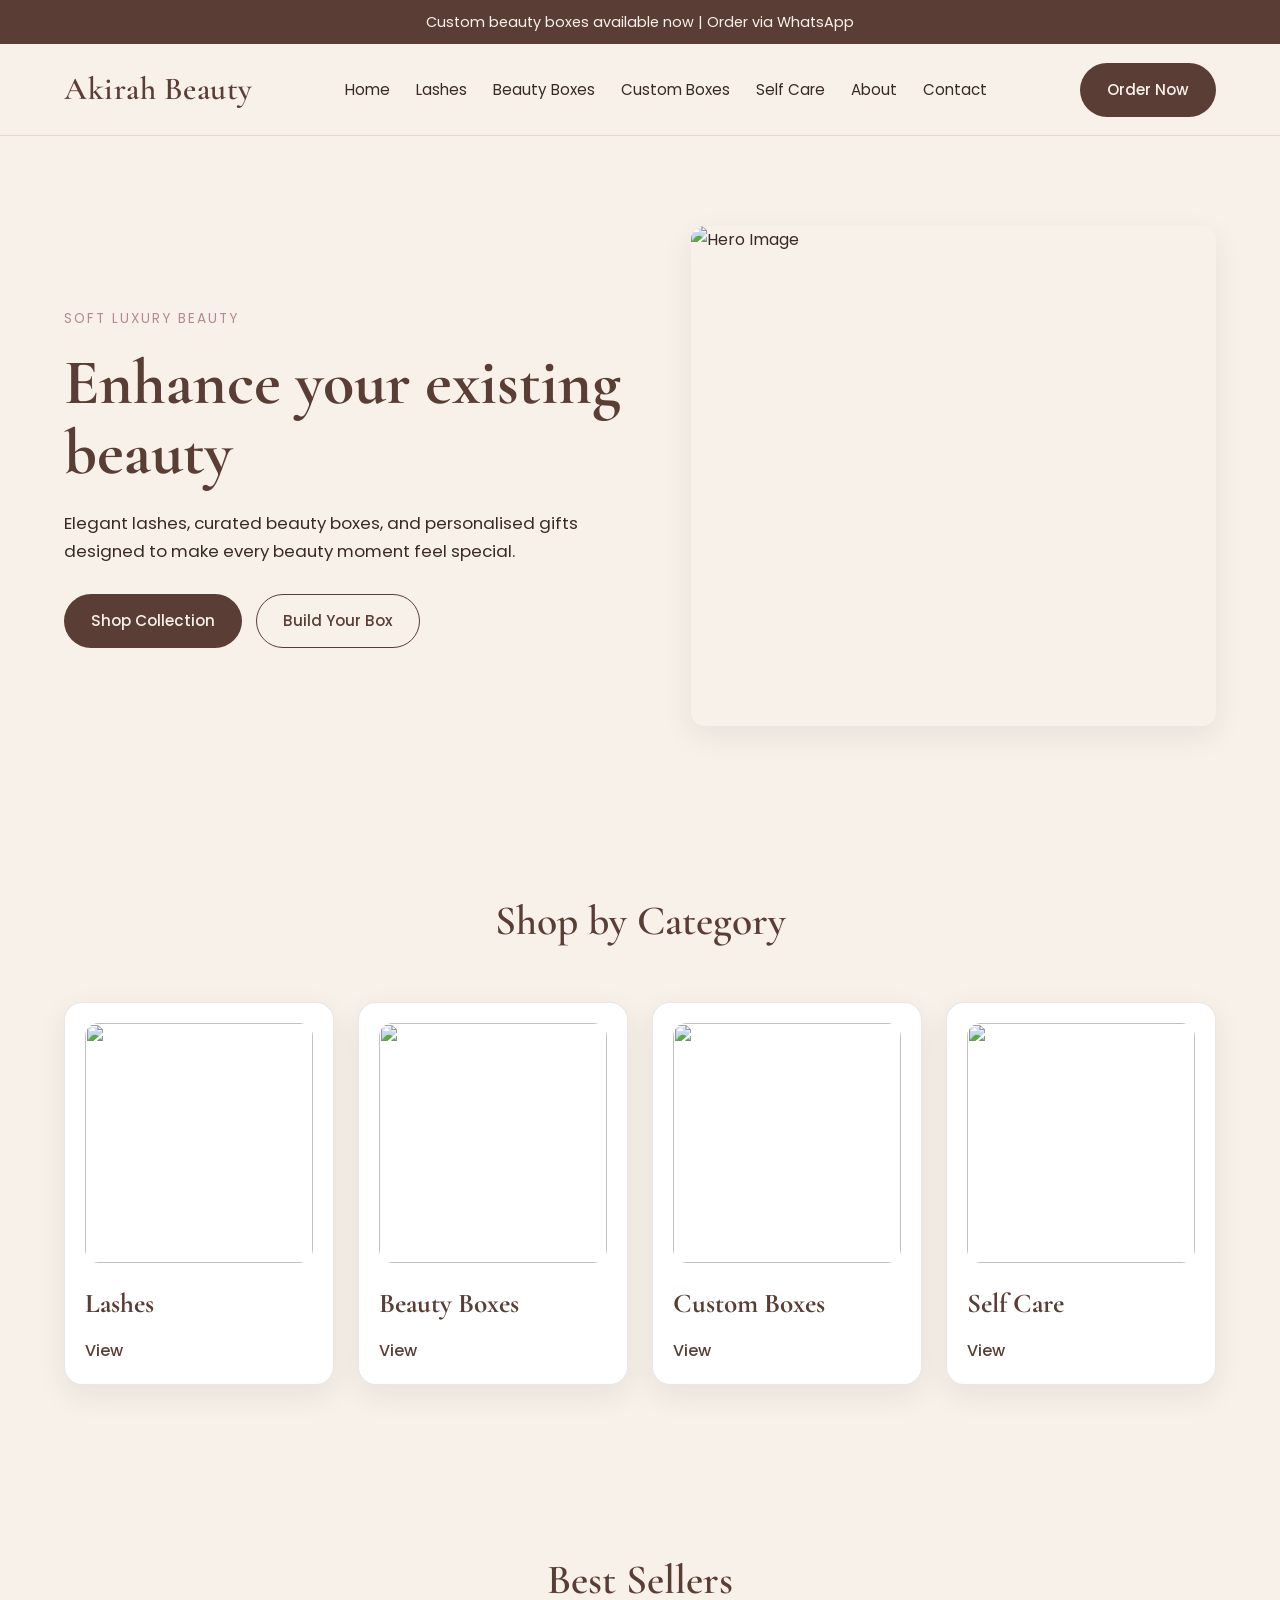
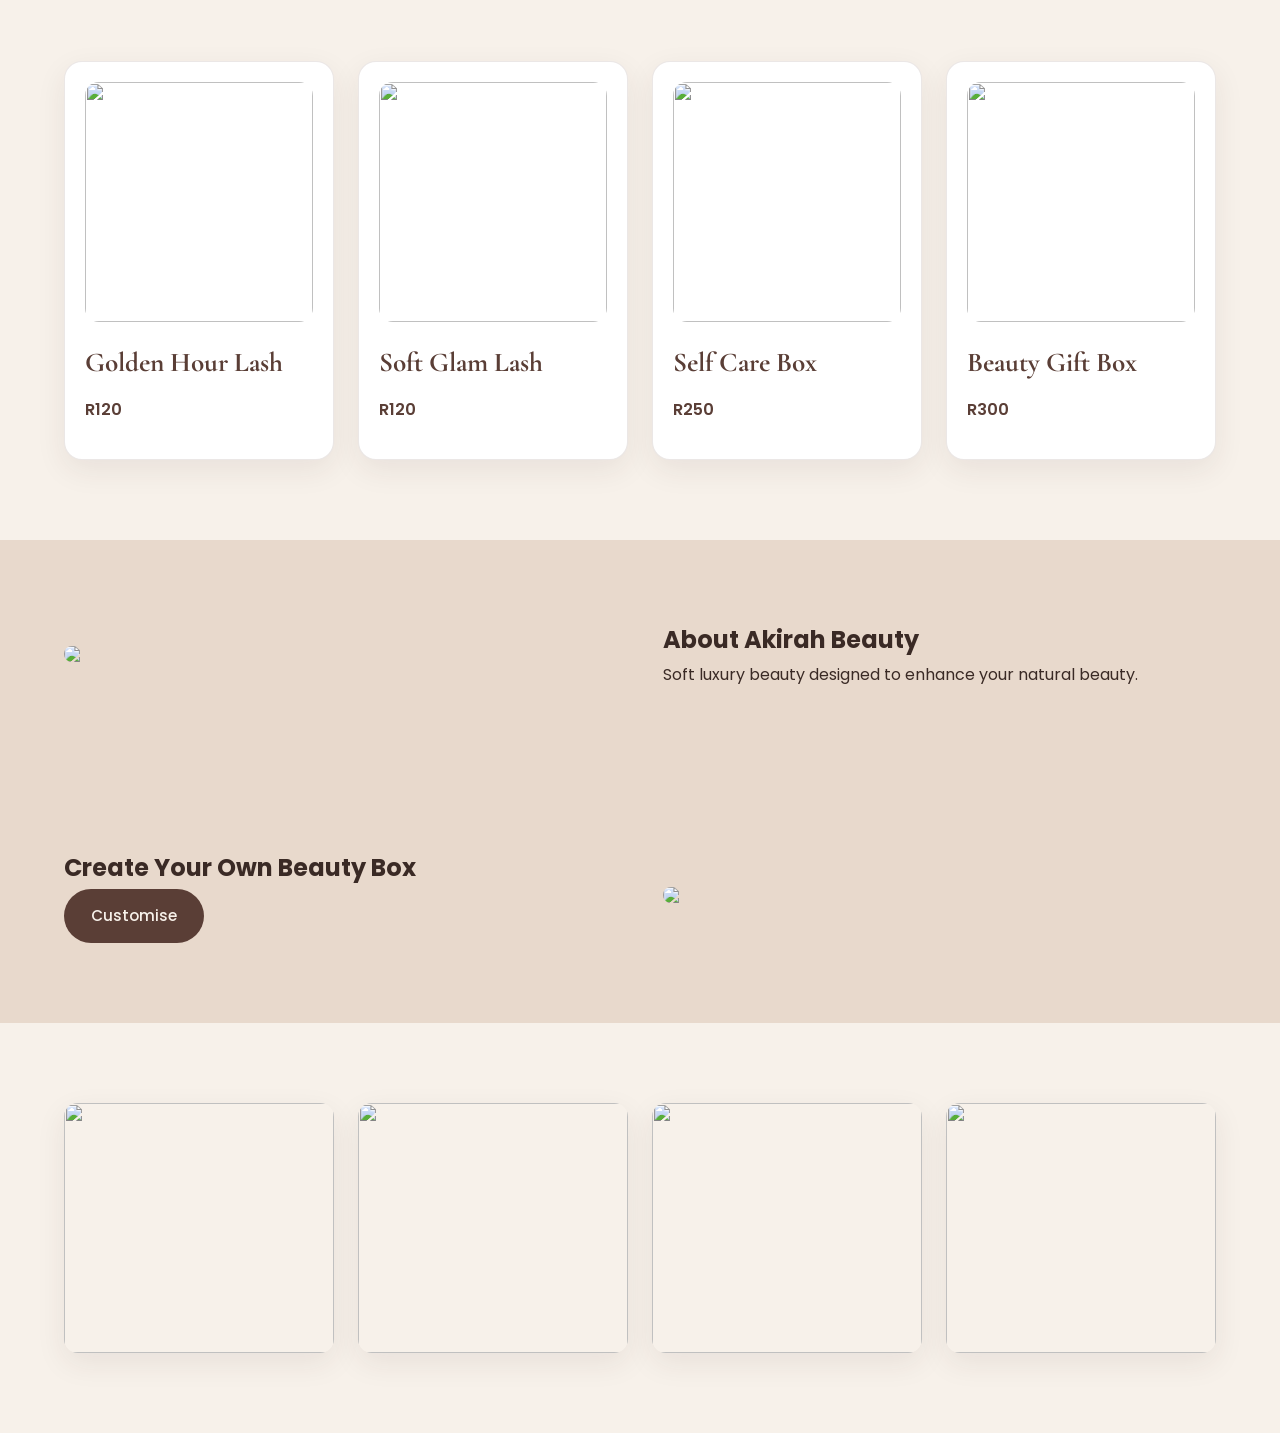
==== index.html @ fd5b674a "Refactor index.html by cleaning up comments and images Removed comments and updated image sources an" ====
<!DOCTYPE html>
<html lang="en">
<head>
  <meta charset="UTF-8" />
  <meta name="viewport" content="width=device-width, initial-scale=1.0" />
  <title>Akirah Beauty | Enhance your existing beauty</title>

  <link rel="preconnect" href="https://fonts.googleapis.com">
  <link rel="preconnect" href="https://fonts.gstatic.com" crossorigin>
  <link href="https://fonts.googleapis.com/css2?family=Cormorant+Garamond:wght@400;500;600;700&family=Poppins:wght@300;400;500;600&display=swap" rel="stylesheet">

  <link rel="stylesheet" href="css/style.css" />
</head>
<body>

  <div class="announcement-bar">
    <p>Custom beauty boxes available now | Order via WhatsApp</p>
  </div>

  <header class="header">
    <div class="container nav-container">
      <div class="logo">
        <a href="index.html">Akirah Beauty</a>
      </div>

      <nav class="navbar">
        <ul class="nav-links">
          <li><a href="index.html">Home</a></li>
          <li><a href="lashes.html">Lashes</a></li>
          <li><a href="beauty-boxes.html">Beauty Boxes</a></li>
          <li><a href="custom-boxes.html">Custom Boxes</a></li>
          <li><a href="self-care.html">Self Care</a></li>
          <li><a href="about.html">About</a></li>
          <li><a href="contact.html">Contact</a></li>
        </ul>
      </nav>

      <a href="contact.html" class="btn btn-primary">Order Now</a>
    </div>
  </header>

  <!-- HERO -->
  <section class="hero">
    <div class="container hero-content">
      <div class="hero-text">
        <span class="hero-label">Soft Luxury Beauty</span>
        <h1>Enhance your existing beauty</h1>
        <p>
          Elegant lashes, curated beauty boxes, and personalised gifts designed
          to make every beauty moment feel special.
        </p>

        <div class="hero-buttons">
          <a href="lashes.html" class="btn btn-primary">Shop Collection</a>
          <a href="custom-boxes.html" class="btn btn-secondary">Build Your Box</a>
        </div>
      </div>

      <div class="hero-image">
        <img src="images/hero.jpeg" alt="Hero Image" />
      </div>
    </div>
  </section>

  <!-- CATEGORIES -->
  <section class="featured-categories section">
    <div class="container">
      <div class="section-heading">
        <h2>Shop by Category</h2>
      </div>

      <div class="category-grid">
        <div class="category-card">
          <img src="images/category-lashes.JPEG" />
          <h3>Lashes</h3>
          <a href="lashes.html">View</a>
        </div>

        <div class="category-card">
          <img src="images/category-boxes.jpg" />
          <h3>Beauty Boxes</h3>
          <a href="beauty-boxes.html">View</a>
        </div>

        <div class="category-card">
          <img src="images/category-custom.webp" />
          <h3>Custom Boxes</h3>
          <a href="custom-boxes.html">View</a>
        </div>

        <div class="category-card">
          <img src="images/category-selfcare.png" />
          <h3>Self Care</h3>
          <a href="self-care.html">View</a>
        </div>
      </div>
    </div>
  </section>

  <!-- BEST SELLERS -->
  <section class="best-sellers section">
    <div class="container">
      <div class="section-heading">
        <h2>Best Sellers</h2>
      </div>

      <div class="product-grid">
        <div class="product-card">
          <img src="images/product-1.jpeg" />
          <h3>Golden Hour Lash</h3>
          <span class="price">R120</span>
        </div>

        <div class="product-card">
          <img src="images/product-2.JPEG" />
          <h3>Soft Glam Lash</h3>
          <span class="price">R120</span>
        </div>

        <div class="product-card">
          <img src="images/product-3.jpg" />
          <h3>Self Care Box</h3>
          <span class="price">R250</span>
        </div>

        <div class="product-card">
          <img src="images/product-4.webp" />
          <h3>Beauty Gift Box</h3>
          <span class="price">R300</span>
        </div>
      </div>
    </div>
  </section>

  <!-- ABOUT -->
  <section class="about-preview section">
    <div class="container about-preview-content">
      <img src="images/about-preview.png" />

      <div>
        <h2>About Akirah Beauty</h2>
        <p>Soft luxury beauty designed to enhance your natural beauty.</p>
      </div>
    </div>
  </section>

  <!-- CUSTOM BOX -->
  <section class="custom-highlight section">
    <div class="container custom-highlight-content">
      <div>
        <h2>Create Your Own Beauty Box</h2>
        <a href="custom-boxes.html" class="btn btn-primary">Customise</a>
      </div>

      <img src="images/custom-box.webp" />
    </div>
  </section>

  <!-- GALLERY -->
  <section class="gallery section">
    <div class="container">
      <div class="gallery-grid">
        <img src="images/gallery-1.jpg" />
        <img src="images/gallery-2.jpeg" />
        <img src="images/gallery-3.png" />
        <img src="images/gallery-4.webp" />
      </div>
    </div>
  </section>

</body>
</html>
---- css/style.css ----
/* =========================
   AKIRAH BEAUTY - GLOBAL
========================= */

:root {
  --cream: #F7F1EA;
  --beige: #E8D9CC;
  --brown: #5A3E36;
  --mauve: #B58A92;
  --rose-nude: #D8B7AE;
  --text-dark: #3A2A25;
  --white: #ffffff;
  --border-soft: rgba(90, 62, 54, 0.12);
  --shadow-soft: 0 10px 30px rgba(58, 42, 37, 0.08);
  --radius: 18px;
  --transition: all 0.3s ease;
  --max-width: 1200px;
}

* {
  margin: 0;
  padding: 0;
  box-sizing: border-box;
}

html {
  scroll-behavior: smooth;
}

body {
  font-family: 'Poppins', sans-serif;
  background-color: var(--cream);
  color: var(--text-dark);
  line-height: 1.7;
}

img {
  max-width: 100%;
  display: block;
  border-radius: 14px;
}

a {
  text-decoration: none;
  color: inherit;
}

ul {
  list-style: none;
}

.container {
  width: min(90%, var(--max-width));
  margin: 0 auto;
}

.section {
  padding: 80px 0;
}

.section-heading {
  text-align: center;
  margin-bottom: 45px;
}

.section-heading h2 {
  font-family: 'Cormorant Garamond', serif;
  font-size: 2.6rem;
  font-weight: 600;
  color: var(--brown);
  margin-bottom: 10px;
}

.section-heading p {
  font-size: 1rem;
  color: var(--text-dark);
  opacity: 0.85;
  max-width: 600px;
  margin: 0 auto;
}

/* =========================
   BUTTONS
========================= */

.btn {
  display: inline-flex;
  align-items: center;
  justify-content: center;
  padding: 13px 26px;
  border-radius: 999px;
  font-size: 0.95rem;
  font-weight: 500;
  transition: var(--transition);
  cursor: pointer;
  border: 1px solid transparent;
}

.btn-primary {
  background-color: var(--brown);
  color: var(--cream);
}

.btn-primary:hover {
  background-color: #472f29;
  transform: translateY(-2px);
}

.btn-secondary {
  background-color: transparent;
  color: var(--brown);
  border: 1px solid var(--brown);
}

.btn-secondary:hover {
  background-color: var(--beige);
  transform: translateY(-2px);
}

/* =========================
   ANNOUNCEMENT BAR
========================= */

.announcement-bar {
  background-color: var(--brown);
  color: var(--cream);
  text-align: center;
  padding: 10px 15px;
  font-size: 0.9rem;
}

/* =========================
   HEADER / NAVIGATION
========================= */

.header {
  background-color: rgba(247, 241, 234, 0.95);
  border-bottom: 1px solid var(--border-soft);
  position: sticky;
  top: 0;
  z-index: 1000;
  backdrop-filter: blur(8px);
}

.nav-container {
  display: flex;
  align-items: center;
  justify-content: space-between;
  gap: 20px;
  padding: 18px 0;
}

.logo a {
  font-family: 'Cormorant Garamond', serif;
  font-size: 2rem;
  font-weight: 600;
  color: var(--brown);
  letter-spacing: 0.5px;
}

.navbar {
  flex: 1;
  display: flex;
  justify-content: center;
}

.nav-links {
  display: flex;
  align-items: center;
  gap: 26px;
  flex-wrap: wrap;
}

.nav-links a {
  font-size: 0.95rem;
  color: var(--text-dark);
  position: relative;
  transition: var(--transition);
}

.nav-links a::after {
  content: "";
  position: absolute;
  left: 0;
  bottom: -6px;
  width: 0%;
  height: 1.5px;
  background-color: var(--mauve);
  transition: var(--transition);
}

.nav-links a:hover {
  color: var(--brown);
}

.nav-links a:hover::after {
  width: 100%;
}

/* =========================
   HERO
========================= */

.hero {
  padding: 90px 0 80px;
}

.hero-content {
  display: grid;
  grid-template-columns: 1.1fr 1fr;
  align-items: center;
  gap: 50px;
}

.hero-label {
  display: inline-block;
  font-size: 0.85rem;
  text-transform: uppercase;
  letter-spacing: 2px;
  color: var(--mauve);
  margin-bottom: 18px;
}

.hero-text h1 {
  font-family: 'Cormorant Garamond', serif;
  font-size: 4rem;
  line-height: 1.1;
  color: var(--brown);
  margin-bottom: 20px;
}

.hero-text p {
  max-width: 560px;
  font-size: 1.05rem;
  margin-bottom: 28px;
  color: var(--text-dark);
}

.hero-buttons {
  display: flex;
  flex-wrap: wrap;
  gap: 14px;
}

.hero-image img {
  width: 100%;
  min-height: 500px;
  object-fit: cover;
  box-shadow: var(--shadow-soft);
}

/* =========================
   CARDS / GRIDS
========================= */

.category-grid,
.product-grid,
.features-grid,
.testimonial-grid,
.gallery-grid {
  display: grid;
  gap: 24px;
}

.category-grid {
  grid-template-columns: repeat(4, 1fr);
}

.product-grid {
  grid-template-columns: repeat(4, 1fr);
}

.features-grid {
  grid-template-columns: repeat(4, 1fr);
}

.testimonial-grid {
  grid-template-columns: repeat(3, 1fr);
}

.gallery-grid {
  grid-template-columns: repeat(4, 1fr);
}

.category-card,
.product-card,
.feature-card,
.testimonial-card {
  background-color: var(--white);
  border: 1px solid var(--border-soft);
  border-radius: var(--radius);
  padding: 20px;
  box-shadow: var(--shadow-soft);
  transition: var(--transition);
}

.category-card:hover,
.product-card:hover,
.feature-card:hover,
.testimonial-card:hover {
  transform: translateY(-6px);
}

.category-card img,
.product-card img {
  width: 100%;
  height: 240px;
  object-fit: cover;
  margin-bottom: 18px;
}

.category-card h3,
.product-card h3,
.feature-card h3 {
  font-family: 'Cormorant Garamond', serif;
  font-size: 1.7rem;
  color: var(--brown);
  margin-bottom: 10px;
}

.category-card p,
.product-card p,
.feature-card p,
.testimonial-card p {
  font-size: 0.95rem;
  margin-bottom: 14px;
  color: var(--text-dark);
}

.category-card a {
  color: var(--brown);
  font-weight: 500;
}

.category-card a:hover {
  color: var(--mauve);
}

.price {
  display: inline-block;
  font-weight: 600;
  color: var(--brown);
  margin-bottom: 16px;
}

/* =========================
   ABOUT PREVIEW
========================= */

.about-preview-content,
.custom-highlight-content {
  display: grid;
  grid-template-columns: 1fr 1fr;
  align-items: center;
  gap: 45px;
}

.about-preview,
.custom-highlight {
  background-color: var(--beige);
}

.about-image img,
.custom-image img {
  width: 100%;
  height: 420px;
  object-fit: cover;
  box-shadow: var(--shadow-soft);
}

.about-text h2,
.custom-text h2 {
  font-family: 'Cormorant Garamond', serif;
  font-size: 2.8rem;
  line-height: 1.15;
  color: var(--brown);
  margin-bottom: 18px;
}

.about-text p,
.custom-text p {
  font-size: 1rem;
  margin-bottom: 22px;
  max-width: 520px;
}

/* =========================
   WHY CHOOSE US
========================= */

.feature-card {
  text-align: center;
  padding: 28px 22px;
}

/* =========================
   TESTIMONIALS
========================= */

.testimonial-card {
  background-color: var(--beige);
  font-style: italic;
  text-align: center;
  padding: 30px 24px;
}

/* =========================
   GALLERY
========================= */

.gallery-grid img {
  width: 100%;
  height: 250px;
  object-fit: cover;
  box-shadow: var(--shadow-soft);
  transition: var(--transition);
}

.gallery-grid img:hover {
  transform: scale(1.02);
}

/* =========================
   CTA
========================= */

.cta-content {
  background-color: var(--brown);
  color: var(--cream);
  text-align: center;
  padding: 60px 30px;
  border-radius: 28px;
  box-shadow: var(--shadow-soft);
}

.cta-content h2 {
  font-family: 'Cormorant Garamond', serif;
  font-size: 3rem;
  line-height: 1.1;
  margin-bottom: 14px;
}

.cta-content p {
  max-width: 650px;
  margin: 0 auto 24px;
  opacity: 0.95;
}

.cta-buttons {
  display: flex;
  justify-content: center;
  flex-wrap: wrap;
  gap: 14px;
}

.cta .btn-primary {
  background-color: var(--cream);
  color: var(--brown);
}

.cta .btn-primary:hover {
  background-color: var(--white);
}

.cta .btn-secondary {
  border-color: var(--cream);
  color: var(--cream);
}

.cta .btn-secondary:hover {
  background-color: rgba(255, 255, 255, 0.1);
}

/* =========================
   FOOTER
========================= */

.footer {
  background-color: #efe5db;
  border-top: 1px solid var(--border-soft);
  padding: 55px 0 35px;
  margin-top: 80px;
}

.footer-content {
  display: grid;
  grid-template-columns: 1.2fr 1fr 1fr;
  gap: 30px;
}

.footer-brand h3 {
  font-family: 'Cormorant Garamond', serif;
  font-size: 2rem;
  color: var(--brown);
  margin-bottom: 10px;
}

.footer-links,
.footer-contact {
  display: flex;
  flex-direction: column;
  gap: 10px;
}

.footer-links a:hover {
  color: var(--mauve);
}

/* =========================
   RESPONSIVE
========================= */

@media (max-width: 1100px) {
  .category-grid,
  .product-grid,
  .features-grid {
    grid-template-columns: repeat(2, 1fr);
  }

  .gallery-grid {
    grid-template-columns: repeat(2, 1fr);
  }

  .hero-text h1 {
    font-size: 3.3rem;
  }
}

@media (max-width: 900px) {
  .nav-container {
    flex-direction: column;
    align-items: flex-start;
  }

  .navbar {
    width: 100%;
    justify-content: flex-start;
  }

  .nav-links {
    gap: 16px;
  }

  .hero-content,
  .about-preview-content,
  .custom-highlight-content,
  .footer-content {
    grid-template-columns: 1fr;
  }

  .hero-image img,
  .about-image img,
  .custom-image img {
    height: auto;
  }

  .testimonial-grid {
    grid-template-columns: 1fr;
  }

  .hero {
    padding-top: 70px;
  }
}

@media (max-width: 600px) {
  .section {
    padding: 60px 0;
  }

  .section-heading h2,
  .about-text h2,
  .custom-text h2 {
    font-size: 2.2rem;
  }

  .hero-text h1,
  .cta-content h2 {
    font-size: 2.5rem;
  }

  .category-grid,
  .product-grid,
  .features-grid,
  .gallery-grid {
    grid-template-columns: 1fr;
  }

  .announcement-bar {
    font-size: 0.8rem;
  }

  .btn {
    width: 100%;
  }

  .hero-buttons,
  .cta-buttons {
    flex-direction: column;
  }
}
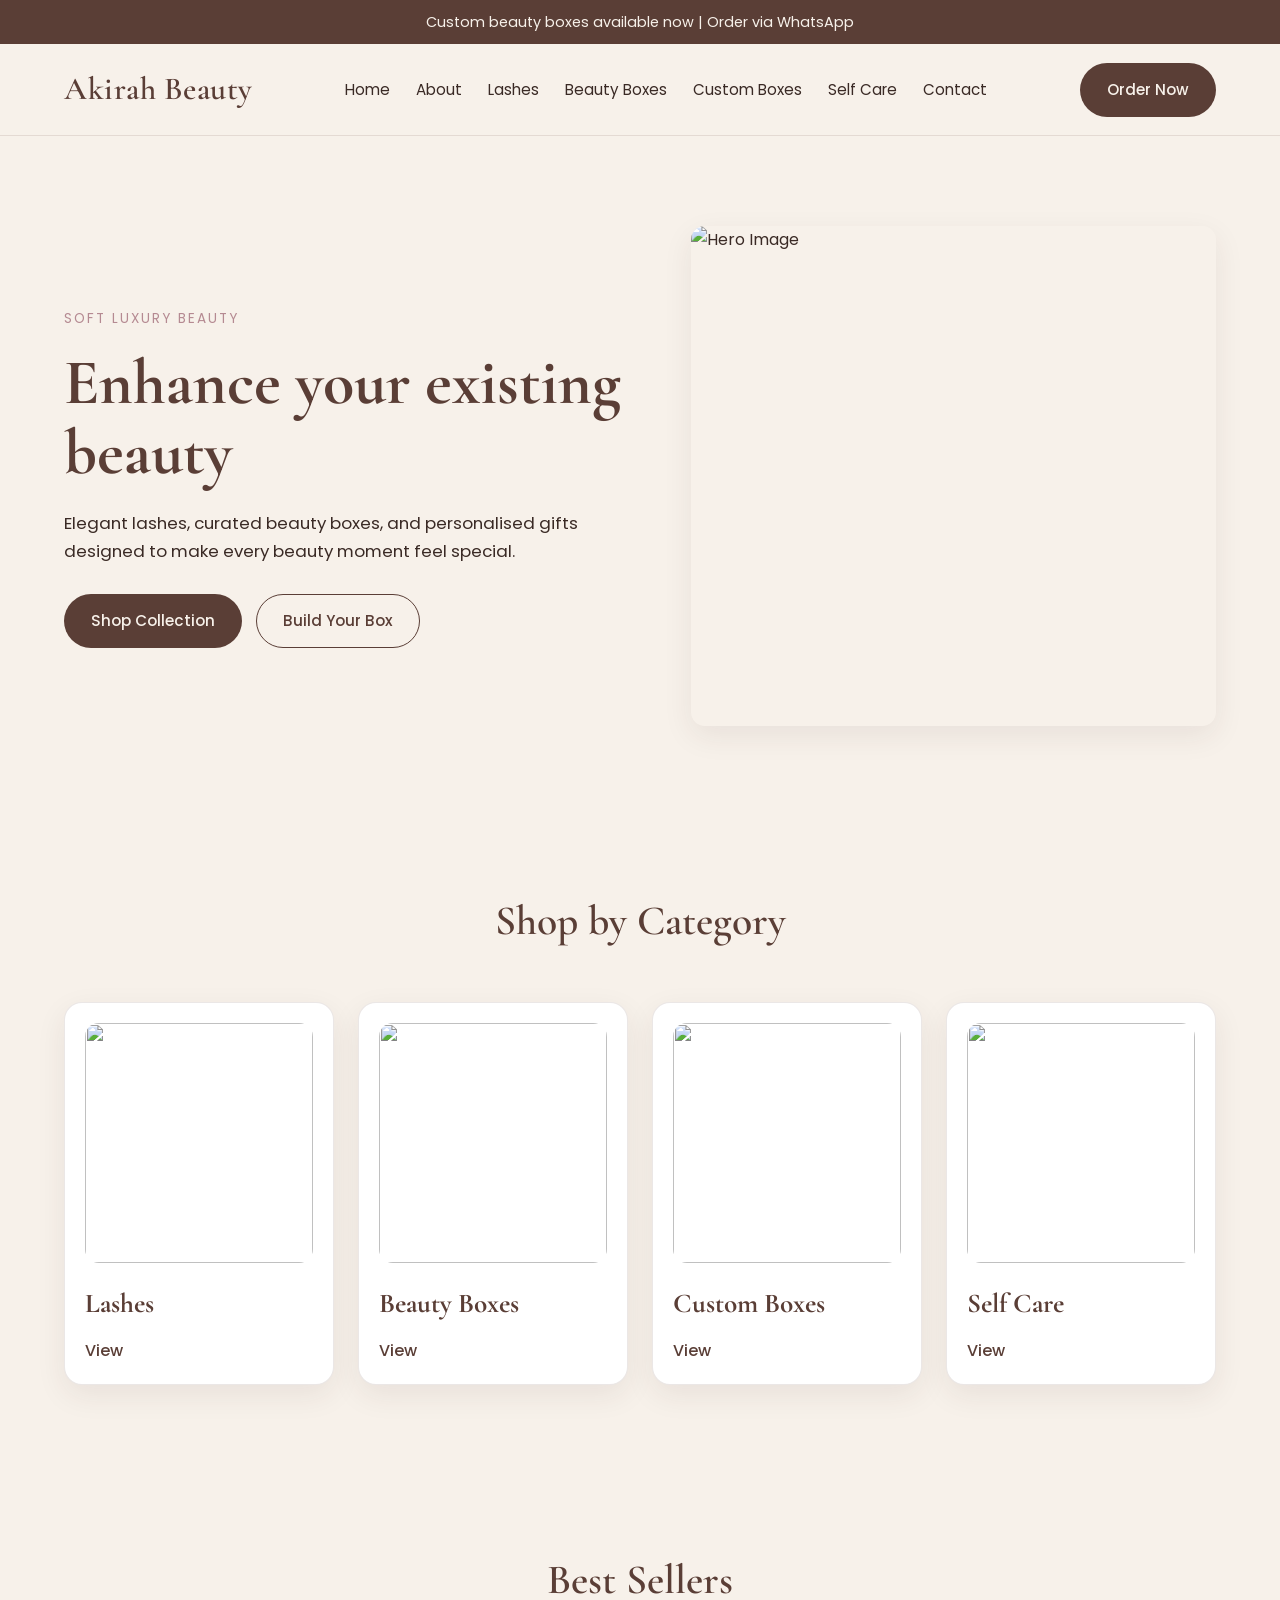
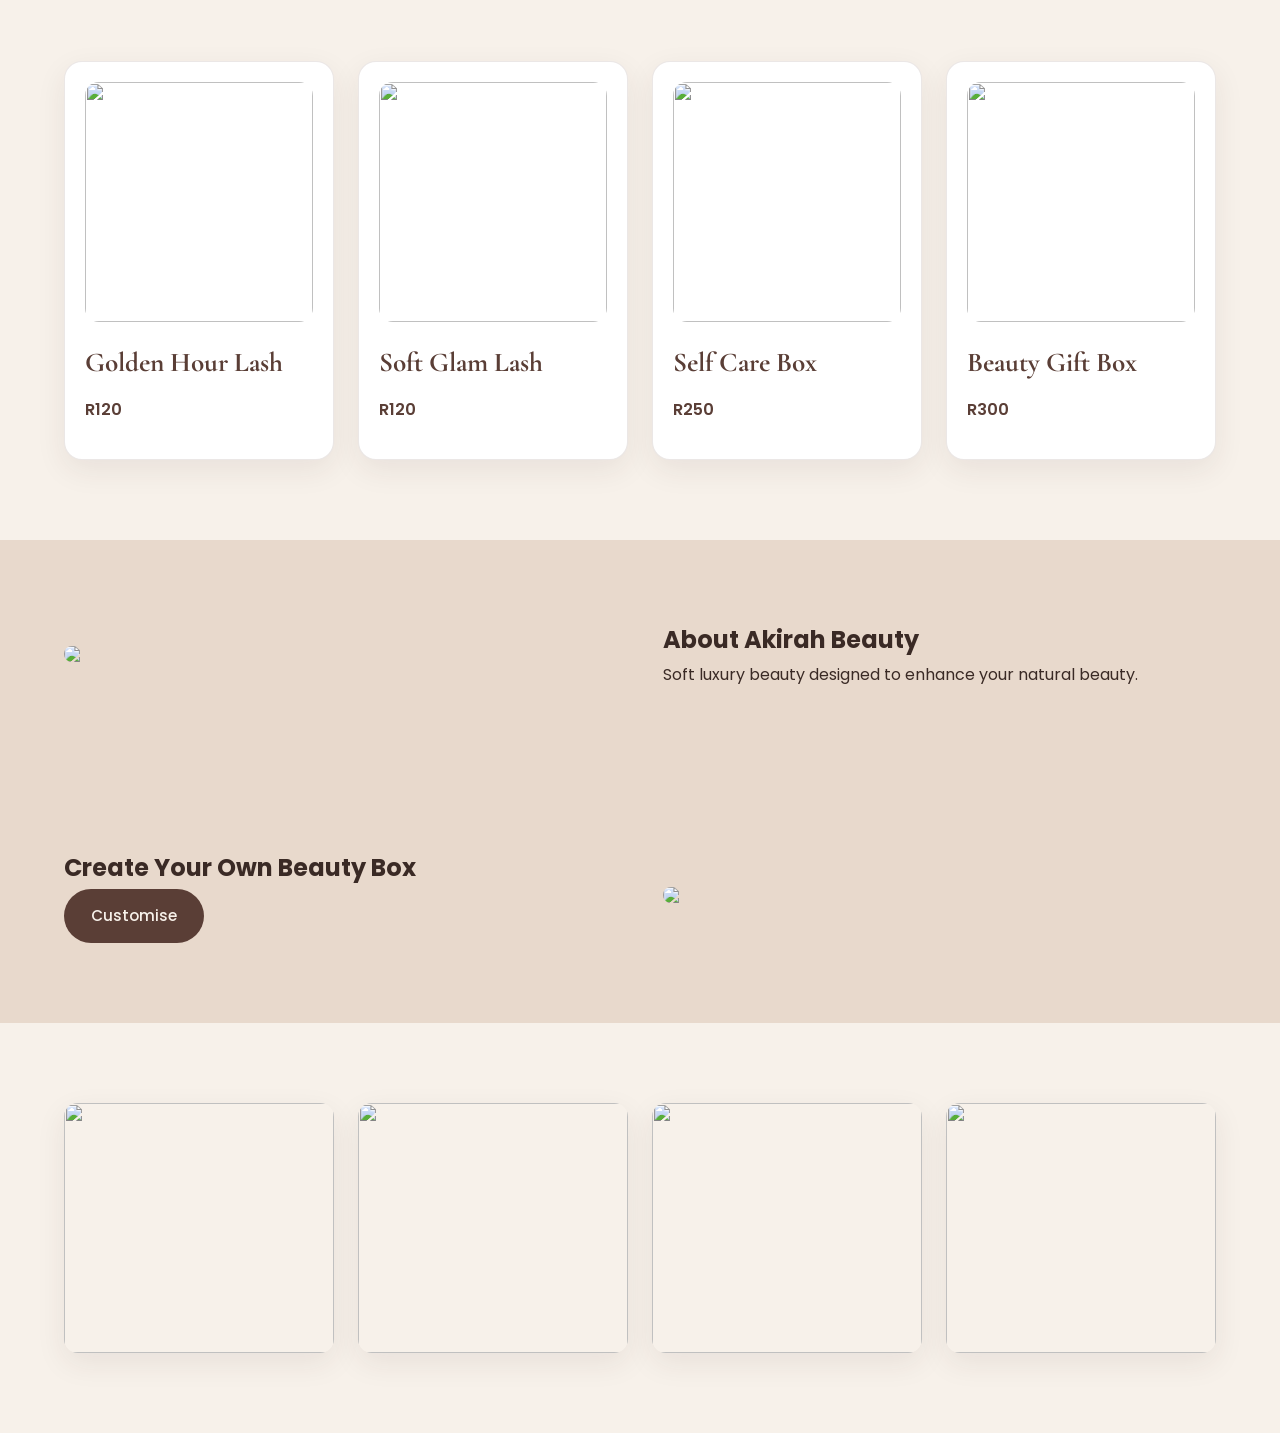
==== commit 1e081984: "Refactor index.html for improved layout and content Updated the structure and content of the index.h" ====
--- a/index.html
+++ b/index.html
@@ -26,11 +26,11 @@
       <nav class="navbar">
         <ul class="nav-links">
           <li><a href="index.html">Home</a></li>
+          <li><a href="about.html">About</a></li>
           <li><a href="lashes.html">Lashes</a></li>
           <li><a href="beauty-boxes.html">Beauty Boxes</a></li>
           <li><a href="custom-boxes.html">Custom Boxes</a></li>
           <li><a href="self-care.html">Self Care</a></li>
-          <li><a href="about.html">About</a></li>
           <li><a href="contact.html">Contact</a></li>
         </ul>
       </nav>
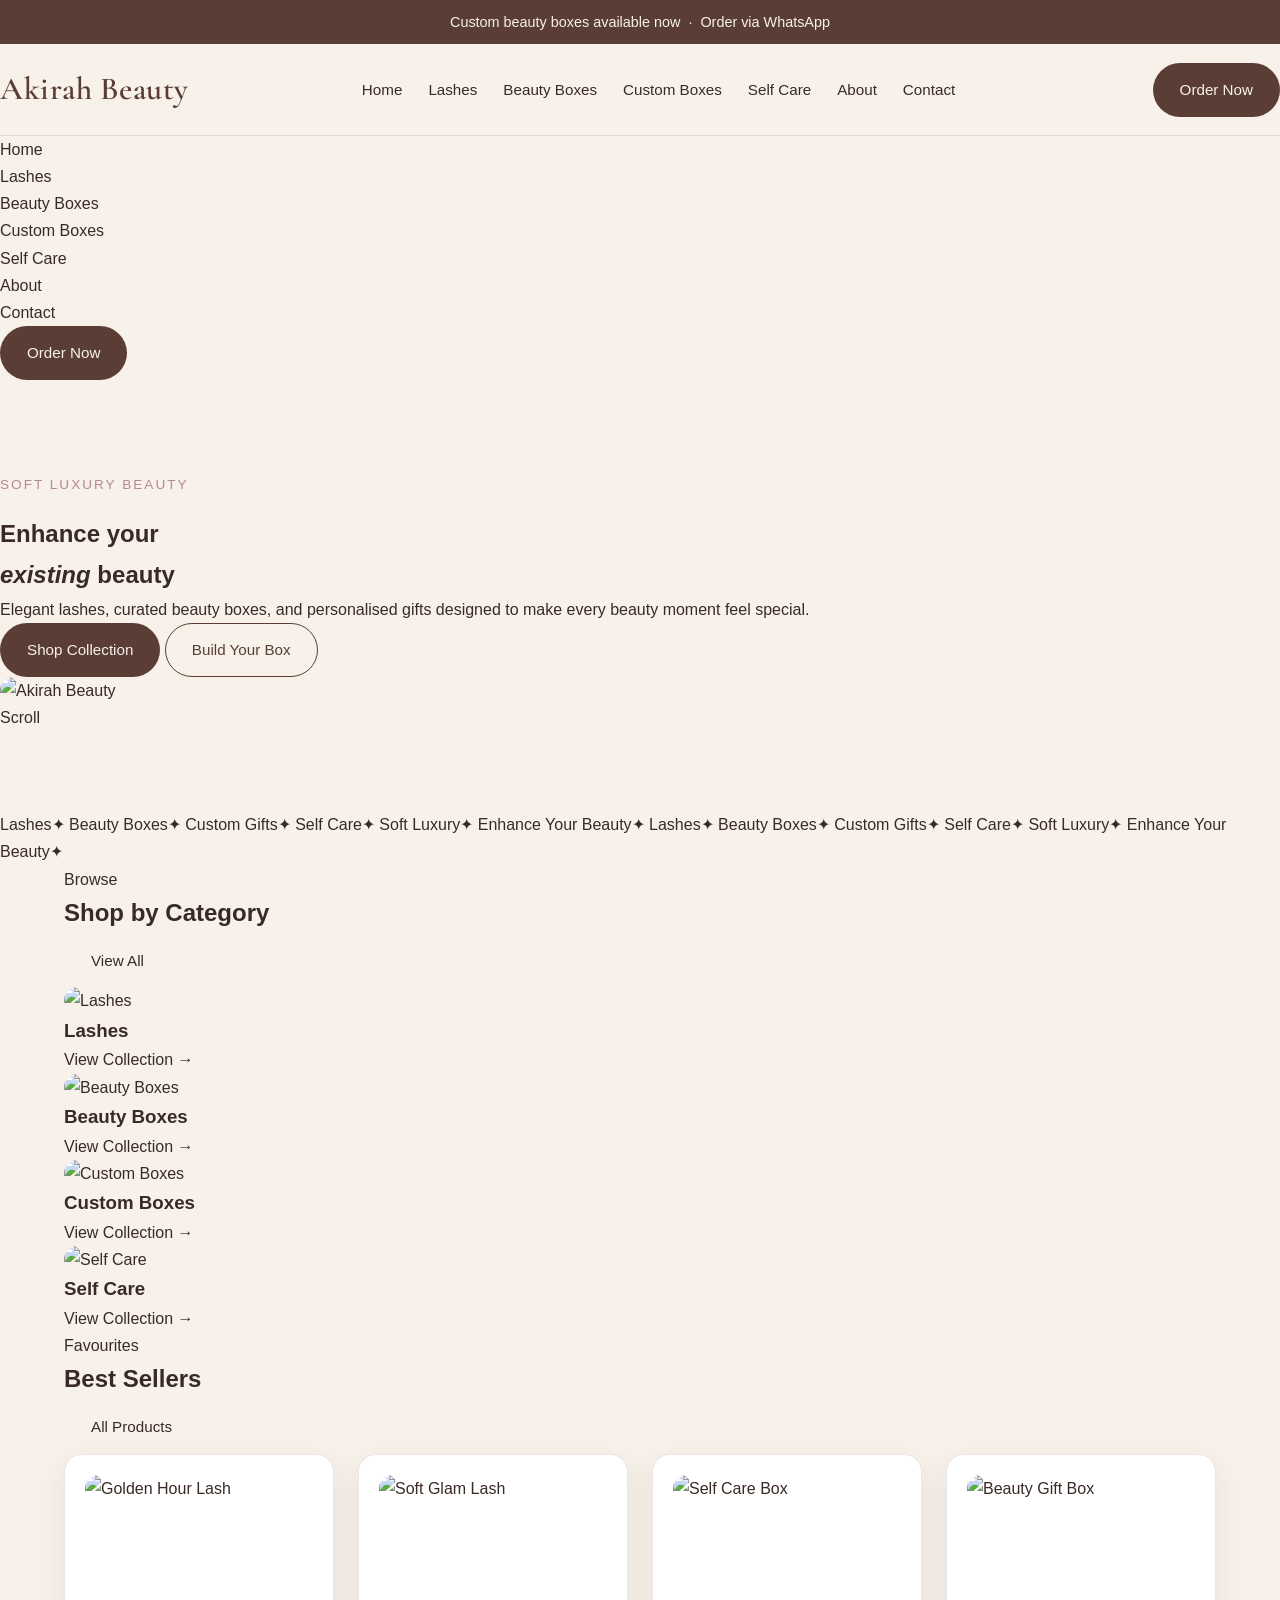
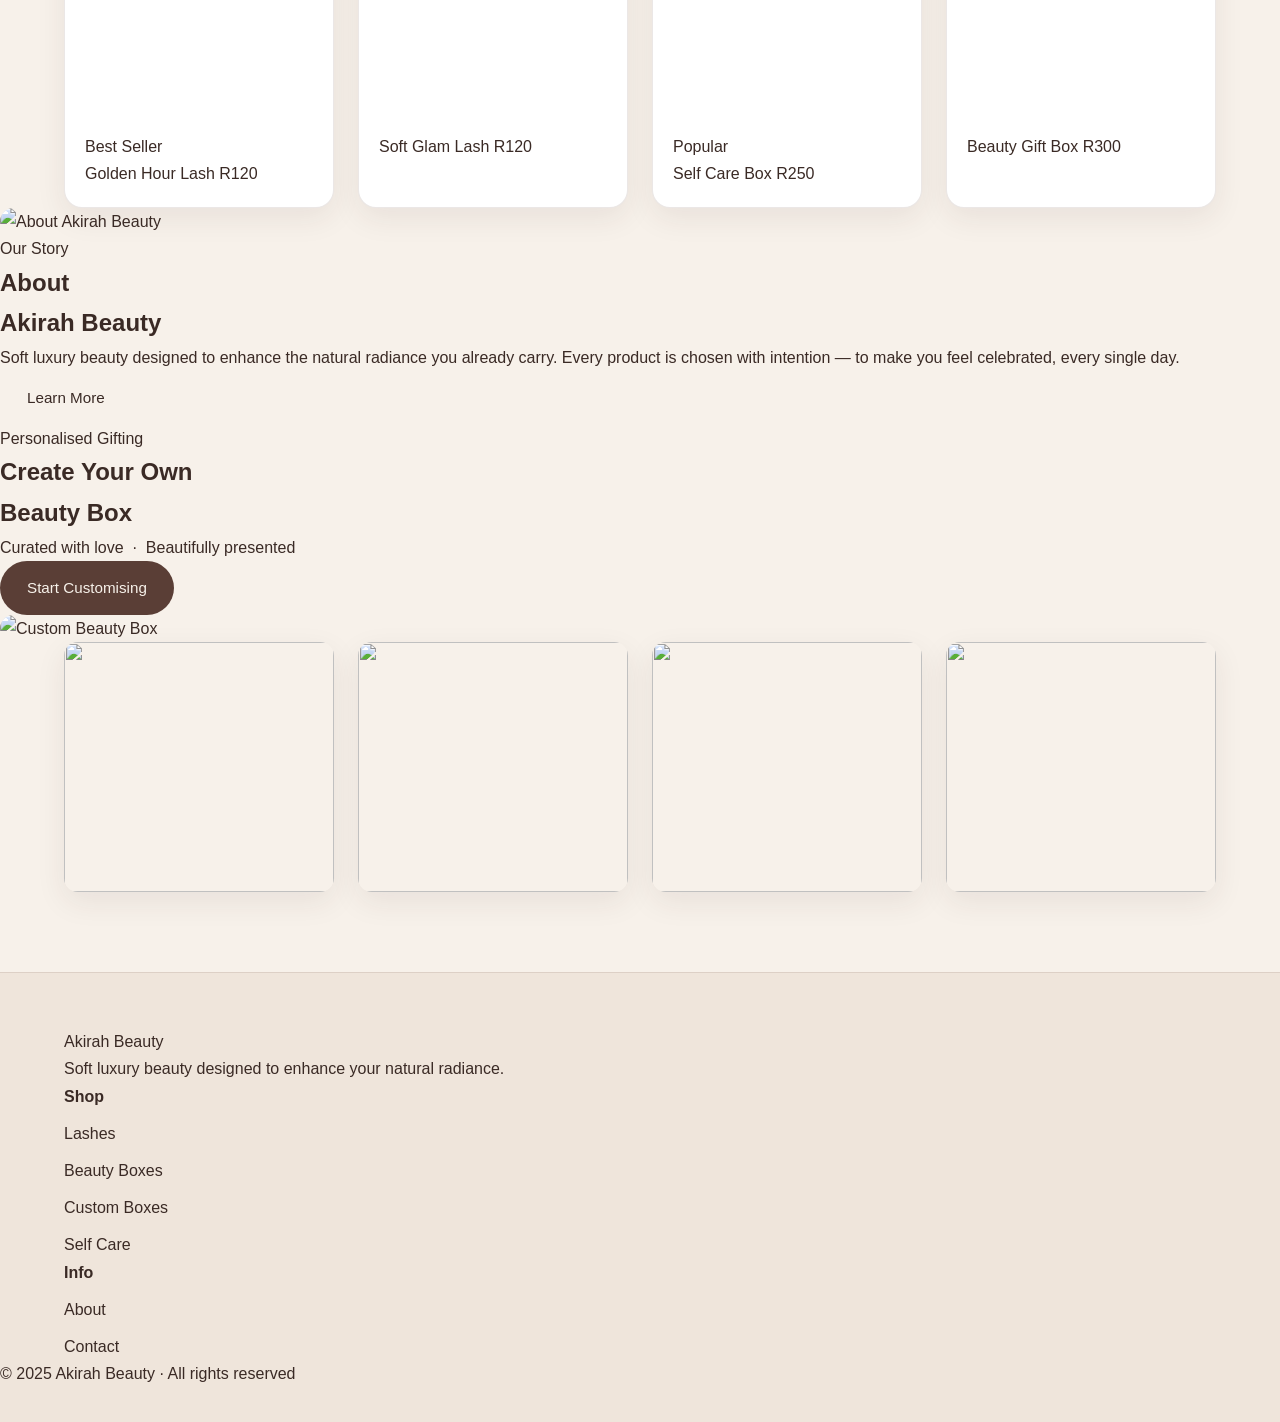
==== commit 53f1abcf: "Refactor index.html for improved structure and content" ====
--- a/index.html
+++ b/index.html
@@ -4,169 +4,265 @@
   <meta charset="UTF-8" />
   <meta name="viewport" content="width=device-width, initial-scale=1.0" />
   <title>Akirah Beauty | Enhance your existing beauty</title>
-
   <link rel="preconnect" href="https://fonts.googleapis.com">
   <link rel="preconnect" href="https://fonts.gstatic.com" crossorigin>
-  <link href="https://fonts.googleapis.com/css2?family=Cormorant+Garamond:wght@400;500;600;700&family=Poppins:wght@300;400;500;600&display=swap" rel="stylesheet">
-
+  <link href="https://fonts.googleapis.com/css2?family=Cormorant+Garamond:ital,wght@0,400;0,500;0,600;1,400;1,600&family=Jost:wght@300;400;500&display=swap" rel="stylesheet">
   <link rel="stylesheet" href="css/style.css" />
 </head>
 <body>
 
   <div class="announcement-bar">
-    <p>Custom beauty boxes available now | Order via WhatsApp</p>
+    <p>Custom beauty boxes available now &nbsp;·&nbsp; Order via WhatsApp</p>
   </div>
 
   <header class="header">
-    <div class="container nav-container">
+    <div class="nav-container">
       <div class="logo">
         <a href="index.html">Akirah Beauty</a>
       </div>
-
       <nav class="navbar">
         <ul class="nav-links">
-          <li><a href="index.html">Home</a></li>
-          <li><a href="about.html">About</a></li>
+          <li><a href="index.html" class="active">Home</a></li>
           <li><a href="lashes.html">Lashes</a></li>
           <li><a href="beauty-boxes.html">Beauty Boxes</a></li>
           <li><a href="custom-boxes.html">Custom Boxes</a></li>
           <li><a href="self-care.html">Self Care</a></li>
+          <li><a href="about.html">About</a></li>
           <li><a href="contact.html">Contact</a></li>
         </ul>
       </nav>
-
-      <a href="contact.html" class="btn btn-primary">Order Now</a>
+      <button class="hamburger" id="hamburger" aria-label="Open menu">
+        <span></span><span></span><span></span>
+      </button>
+      <a href="contact.html" class="btn btn-primary nav-cta">Order Now</a>
     </div>
   </header>
+
+  <!-- MOBILE NAV -->
+  <div class="mobile-nav" id="mobileNav">
+    <ul>
+      <li><a href="index.html">Home</a></li>
+      <li><a href="lashes.html">Lashes</a></li>
+      <li><a href="beauty-boxes.html">Beauty Boxes</a></li>
+      <li><a href="custom-boxes.html">Custom Boxes</a></li>
+      <li><a href="self-care.html">Self Care</a></li>
+      <li><a href="about.html">About</a></li>
+      <li><a href="contact.html">Contact</a></li>
+    </ul>
+    <a href="contact.html" class="btn btn-primary">Order Now</a>
+  </div>
+  <div class="mobile-overlay" id="mobileOverlay"></div>
 
   <!-- HERO -->
   <section class="hero">
-    <div class="container hero-content">
-      <div class="hero-text">
-        <span class="hero-label">Soft Luxury Beauty</span>
-        <h1>Enhance your existing beauty</h1>
-        <p>
-          Elegant lashes, curated beauty boxes, and personalised gifts designed
-          to make every beauty moment feel special.
-        </p>
-
-        <div class="hero-buttons">
-          <a href="lashes.html" class="btn btn-primary">Shop Collection</a>
-          <a href="custom-boxes.html" class="btn btn-secondary">Build Your Box</a>
-        </div>
-      </div>
-
-      <div class="hero-image">
-        <img src="images/hero.jpeg" alt="Hero Image" />
-      </div>
-    </div>
-  </section>
+    <div class="hero-text-col">
+      <span class="hero-label">Soft Luxury Beauty</span>
+      <h1>Enhance your<br><em>existing</em> beauty</h1>
+      <p class="hero-sub">Elegant lashes, curated beauty boxes, and personalised gifts designed to make every beauty moment feel special.</p>
+      <div class="hero-btns">
+        <a href="lashes.html" class="btn btn-primary">Shop Collection</a>
+        <a href="custom-boxes.html" class="btn btn-secondary">Build Your Box</a>
+      </div>
+    </div>
+    <div class="hero-img-col">
+      <img src="images/hero.jpeg" alt="Akirah Beauty" />
+      <div class="hero-img-overlay"></div>
+    </div>
+    <div class="hero-scroll">
+      <div class="hero-scroll-line"></div>
+      <span>Scroll</span>
+    </div>
+  </section>
+
+  <!-- MARQUEE -->
+  <div class="marquee-section">
+    <div class="marquee-track">
+      <span>Lashes</span><span class="dot">✦</span>
+      <span>Beauty Boxes</span><span class="dot">✦</span>
+      <span>Custom Gifts</span><span class="dot">✦</span>
+      <span>Self Care</span><span class="dot">✦</span>
+      <span>Soft Luxury</span><span class="dot">✦</span>
+      <span>Enhance Your Beauty</span><span class="dot">✦</span>
+      <span>Lashes</span><span class="dot">✦</span>
+      <span>Beauty Boxes</span><span class="dot">✦</span>
+      <span>Custom Gifts</span><span class="dot">✦</span>
+      <span>Self Care</span><span class="dot">✦</span>
+      <span>Soft Luxury</span><span class="dot">✦</span>
+      <span>Enhance Your Beauty</span><span class="dot">✦</span>
+    </div>
+  </div>
 
   <!-- CATEGORIES -->
-  <section class="featured-categories section">
+  <section class="categories">
     <div class="container">
-      <div class="section-heading">
-        <h2>Shop by Category</h2>
-      </div>
-
-      <div class="category-grid">
-        <div class="category-card">
-          <img src="images/category-lashes.JPEG" />
-          <h3>Lashes</h3>
-          <a href="lashes.html">View</a>
-        </div>
-
-        <div class="category-card">
-          <img src="images/category-boxes.jpg" />
-          <h3>Beauty Boxes</h3>
-          <a href="beauty-boxes.html">View</a>
-        </div>
-
-        <div class="category-card">
-          <img src="images/category-custom.webp" />
-          <h3>Custom Boxes</h3>
-          <a href="custom-boxes.html">View</a>
-        </div>
-
-        <div class="category-card">
-          <img src="images/category-selfcare.png" />
-          <h3>Self Care</h3>
-          <a href="self-care.html">View</a>
-        </div>
+      <div class="section-head">
+        <div>
+          <p class="section-tag">Browse</p>
+          <h2 class="section-title">Shop by Category</h2>
+        </div>
+        <a href="lashes.html" class="btn btn-outline">View All</a>
+      </div>
+      <div class="cat-grid">
+        <a href="lashes.html" class="cat-card">
+          <img src="images/category-lashes.JPEG" alt="Lashes" />
+          <div class="cat-info">
+            <h3>Lashes</h3>
+            <span class="cat-link">View Collection →</span>
+          </div>
+        </a>
+        <a href="beauty-boxes.html" class="cat-card">
+          <img src="images/category-boxes.jpg" alt="Beauty Boxes" />
+          <div class="cat-info">
+            <h3>Beauty Boxes</h3>
+            <span class="cat-link">View Collection →</span>
+          </div>
+        </a>
+        <a href="custom-boxes.html" class="cat-card">
+          <img src="images/category-custom.webp" alt="Custom Boxes" />
+          <div class="cat-info">
+            <h3>Custom Boxes</h3>
+            <span class="cat-link">View Collection →</span>
+          </div>
+        </a>
+        <a href="self-care.html" class="cat-card">
+          <img src="images/category-selfcare.png" alt="Self Care" />
+          <div class="cat-info">
+            <h3>Self Care</h3>
+            <span class="cat-link">View Collection →</span>
+          </div>
+        </a>
       </div>
     </div>
   </section>
 
   <!-- BEST SELLERS -->
-  <section class="best-sellers section">
+  <section class="bestsellers">
     <div class="container">
-      <div class="section-heading">
-        <h2>Best Sellers</h2>
-      </div>
-
+      <div class="section-head">
+        <div>
+          <p class="section-tag">Favourites</p>
+          <h2 class="section-title">Best Sellers</h2>
+        </div>
+        <a href="lashes.html" class="btn btn-outline">All Products</a>
+      </div>
       <div class="product-grid">
         <div class="product-card">
-          <img src="images/product-1.jpeg" />
-          <h3>Golden Hour Lash</h3>
-          <span class="price">R120</span>
-        </div>
-
-        <div class="product-card">
-          <img src="images/product-2.JPEG" />
-          <h3>Soft Glam Lash</h3>
-          <span class="price">R120</span>
-        </div>
-
-        <div class="product-card">
-          <img src="images/product-3.jpg" />
-          <h3>Self Care Box</h3>
-          <span class="price">R250</span>
-        </div>
-
-        <div class="product-card">
-          <img src="images/product-4.webp" />
-          <h3>Beauty Gift Box</h3>
-          <span class="price">R300</span>
-        </div>
-      </div>
-    </div>
-  </section>
-
-  <!-- ABOUT -->
-  <section class="about-preview section">
-    <div class="container about-preview-content">
-      <img src="images/about-preview.png" />
-
-      <div>
-        <h2>About Akirah Beauty</h2>
-        <p>Soft luxury beauty designed to enhance your natural beauty.</p>
-      </div>
+          <div class="product-img">
+            <img src="images/product-1.jpeg" alt="Golden Hour Lash" />
+            <div class="product-badge">Best Seller</div>
+          </div>
+          <div class="product-info">
+            <span class="product-name">Golden Hour Lash</span>
+            <span class="product-price">R120</span>
+          </div>
+        </div>
+        <div class="product-card">
+          <div class="product-img">
+            <img src="images/product-2.JPEG" alt="Soft Glam Lash" />
+          </div>
+          <div class="product-info">
+            <span class="product-name">Soft Glam Lash</span>
+            <span class="product-price">R120</span>
+          </div>
+        </div>
+        <div class="product-card">
+          <div class="product-img">
+            <img src="images/product-3.jpg" alt="Self Care Box" />
+            <div class="product-badge">Popular</div>
+          </div>
+          <div class="product-info">
+            <span class="product-name">Self Care Box</span>
+            <span class="product-price">R250</span>
+          </div>
+        </div>
+        <div class="product-card">
+          <div class="product-img">
+            <img src="images/product-4.webp" alt="Beauty Gift Box" />
+          </div>
+          <div class="product-info">
+            <span class="product-name">Beauty Gift Box</span>
+            <span class="product-price">R300</span>
+          </div>
+        </div>
+      </div>
+    </div>
+  </section>
+
+  <!-- ABOUT STRIP -->
+  <section class="about-strip">
+    <div class="about-img">
+      <img src="images/about-preview.png" alt="About Akirah Beauty" />
+    </div>
+    <div class="about-content">
+      <p class="section-tag">Our Story</p>
+      <h2 class="section-title">About<br>Akirah Beauty</h2>
+      <p>Soft luxury beauty designed to enhance the natural radiance you already carry. Every product is chosen with intention — to make you feel celebrated, every single day.</p>
+      <a href="about.html" class="btn btn-outline-light">Learn More</a>
     </div>
   </section>
 
   <!-- CUSTOM BOX -->
-  <section class="custom-highlight section">
-    <div class="container custom-highlight-content">
-      <div>
-        <h2>Create Your Own Beauty Box</h2>
-        <a href="custom-boxes.html" class="btn btn-primary">Customise</a>
-      </div>
-
-      <img src="images/custom-box.webp" />
+  <section class="custom-section">
+    <div class="custom-content">
+      <p class="section-tag">Personalised Gifting</p>
+      <h2 class="section-title">Create Your Own<br>Beauty Box</h2>
+      <p class="custom-note">Curated with love &nbsp;·&nbsp; Beautifully presented</p>
+      <a href="custom-boxes.html" class="btn btn-primary">Start Customising</a>
+    </div>
+    <div class="custom-img">
+      <img src="images/custom-box.webp" alt="Custom Beauty Box" />
     </div>
   </section>
 
   <!-- GALLERY -->
-  <section class="gallery section">
+  <section class="gallery">
     <div class="container">
       <div class="gallery-grid">
-        <img src="images/gallery-1.jpg" />
-        <img src="images/gallery-2.jpeg" />
-        <img src="images/gallery-3.png" />
-        <img src="images/gallery-4.webp" />
-      </div>
-    </div>
-  </section>
-
+        <img src="images/gallery-1.jpg" alt="" class="g-tall" />
+        <img src="images/gallery-2.jpeg" alt="" />
+        <img src="images/gallery-3.png" alt="" />
+        <img src="images/gallery-4.webp" alt="" />
+      </div>
+    </div>
+  </section>
+
+  <!-- FOOTER -->
+  <footer class="footer">
+    <div class="container footer-inner">
+      <div class="footer-brand">
+        <span class="footer-logo">Akirah Beauty</span>
+        <p>Soft luxury beauty designed to enhance your natural radiance.</p>
+      </div>
+      <div class="footer-links">
+        <h4>Shop</h4>
+        <a href="lashes.html">Lashes</a>
+        <a href="beauty-boxes.html">Beauty Boxes</a>
+        <a href="custom-boxes.html">Custom Boxes</a>
+        <a href="self-care.html">Self Care</a>
+      </div>
+      <div class="footer-links">
+        <h4>Info</h4>
+        <a href="about.html">About</a>
+        <a href="contact.html">Contact</a>
+      </div>
+    </div>
+    <div class="footer-bottom">
+      <span>© 2025 Akirah Beauty · All rights reserved</span>
+    </div>
+  </footer>
+
+  <script>
+    const hamburger = document.getElementById('hamburger');
+    const mobileNav = document.getElementById('mobileNav');
+    const overlay = document.getElementById('mobileOverlay');
+    function toggleMenu() {
+      mobileNav.classList.toggle('open');
+      overlay.classList.toggle('open');
+      hamburger.classList.toggle('active');
+    }
+    hamburger.addEventListener('click', toggleMenu);
+    overlay.addEventListener('click', toggleMenu);
+  </script>
 </body>
 </html>
+
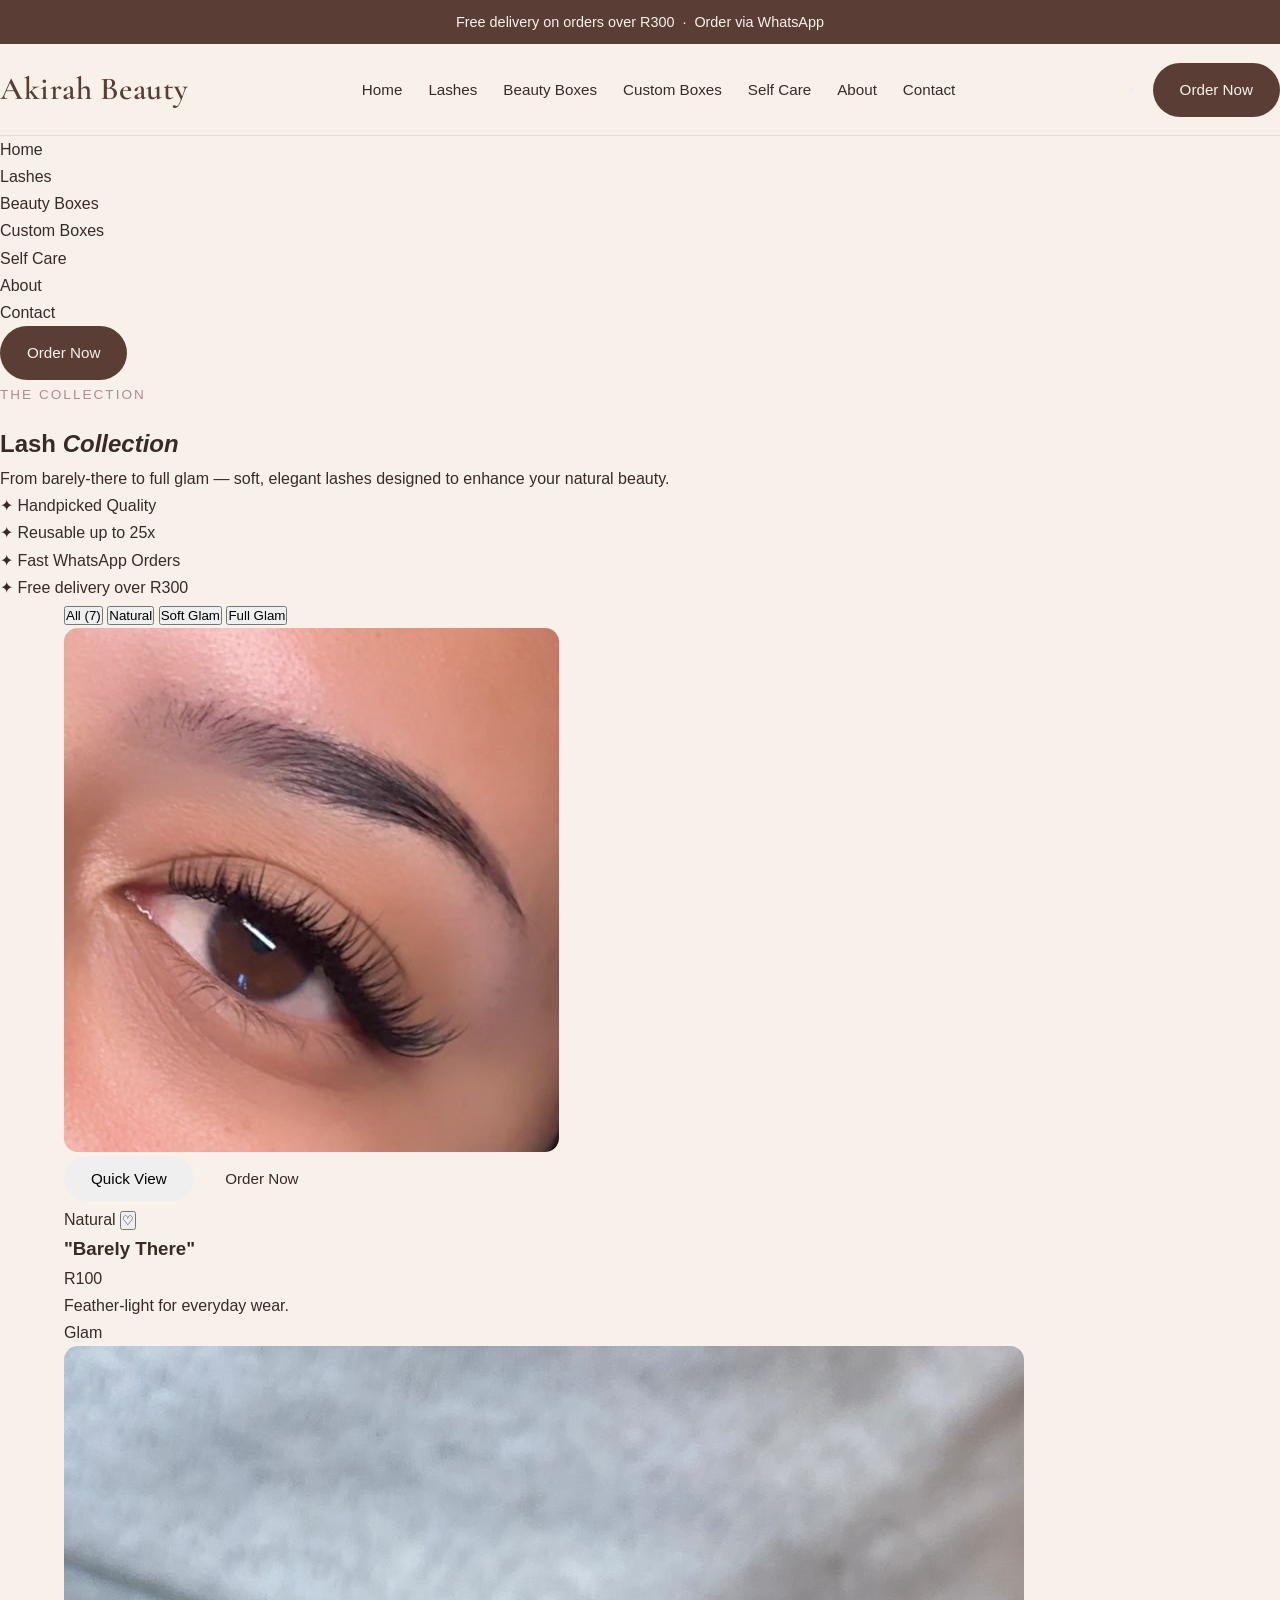
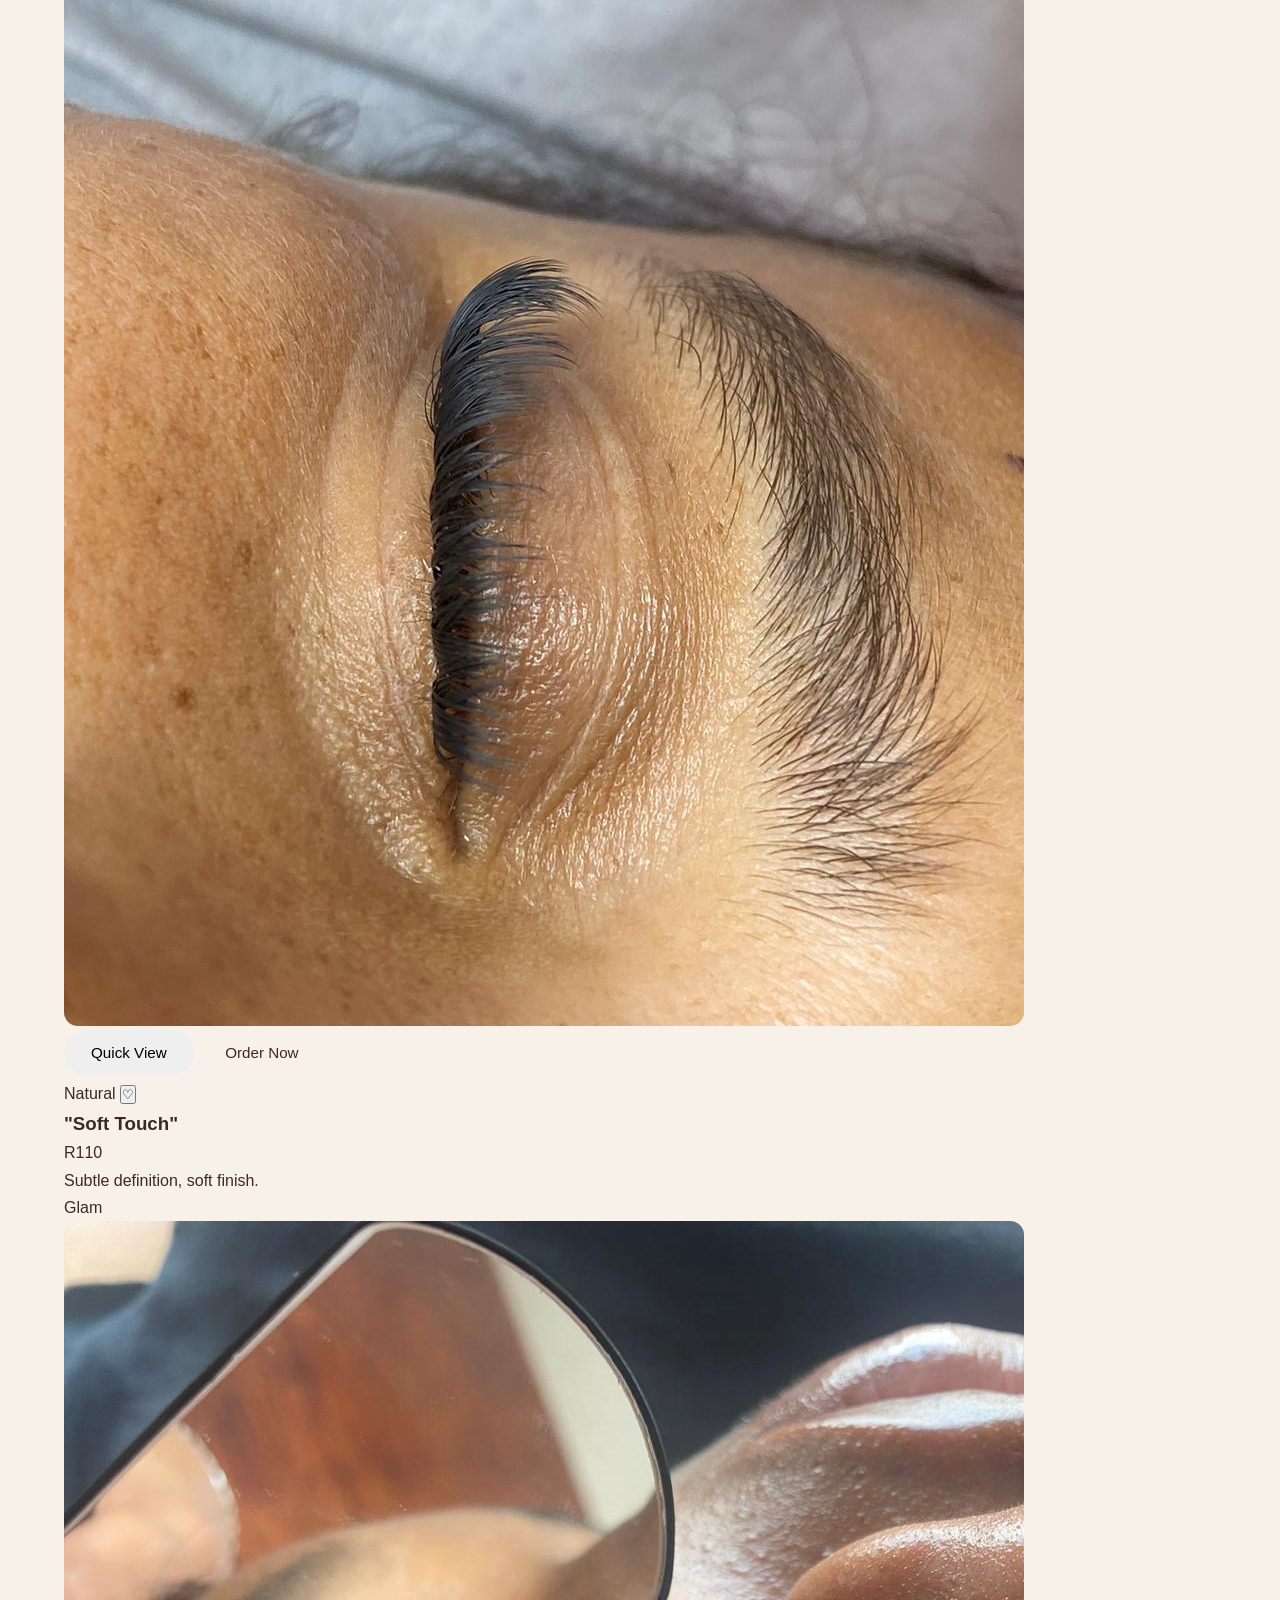
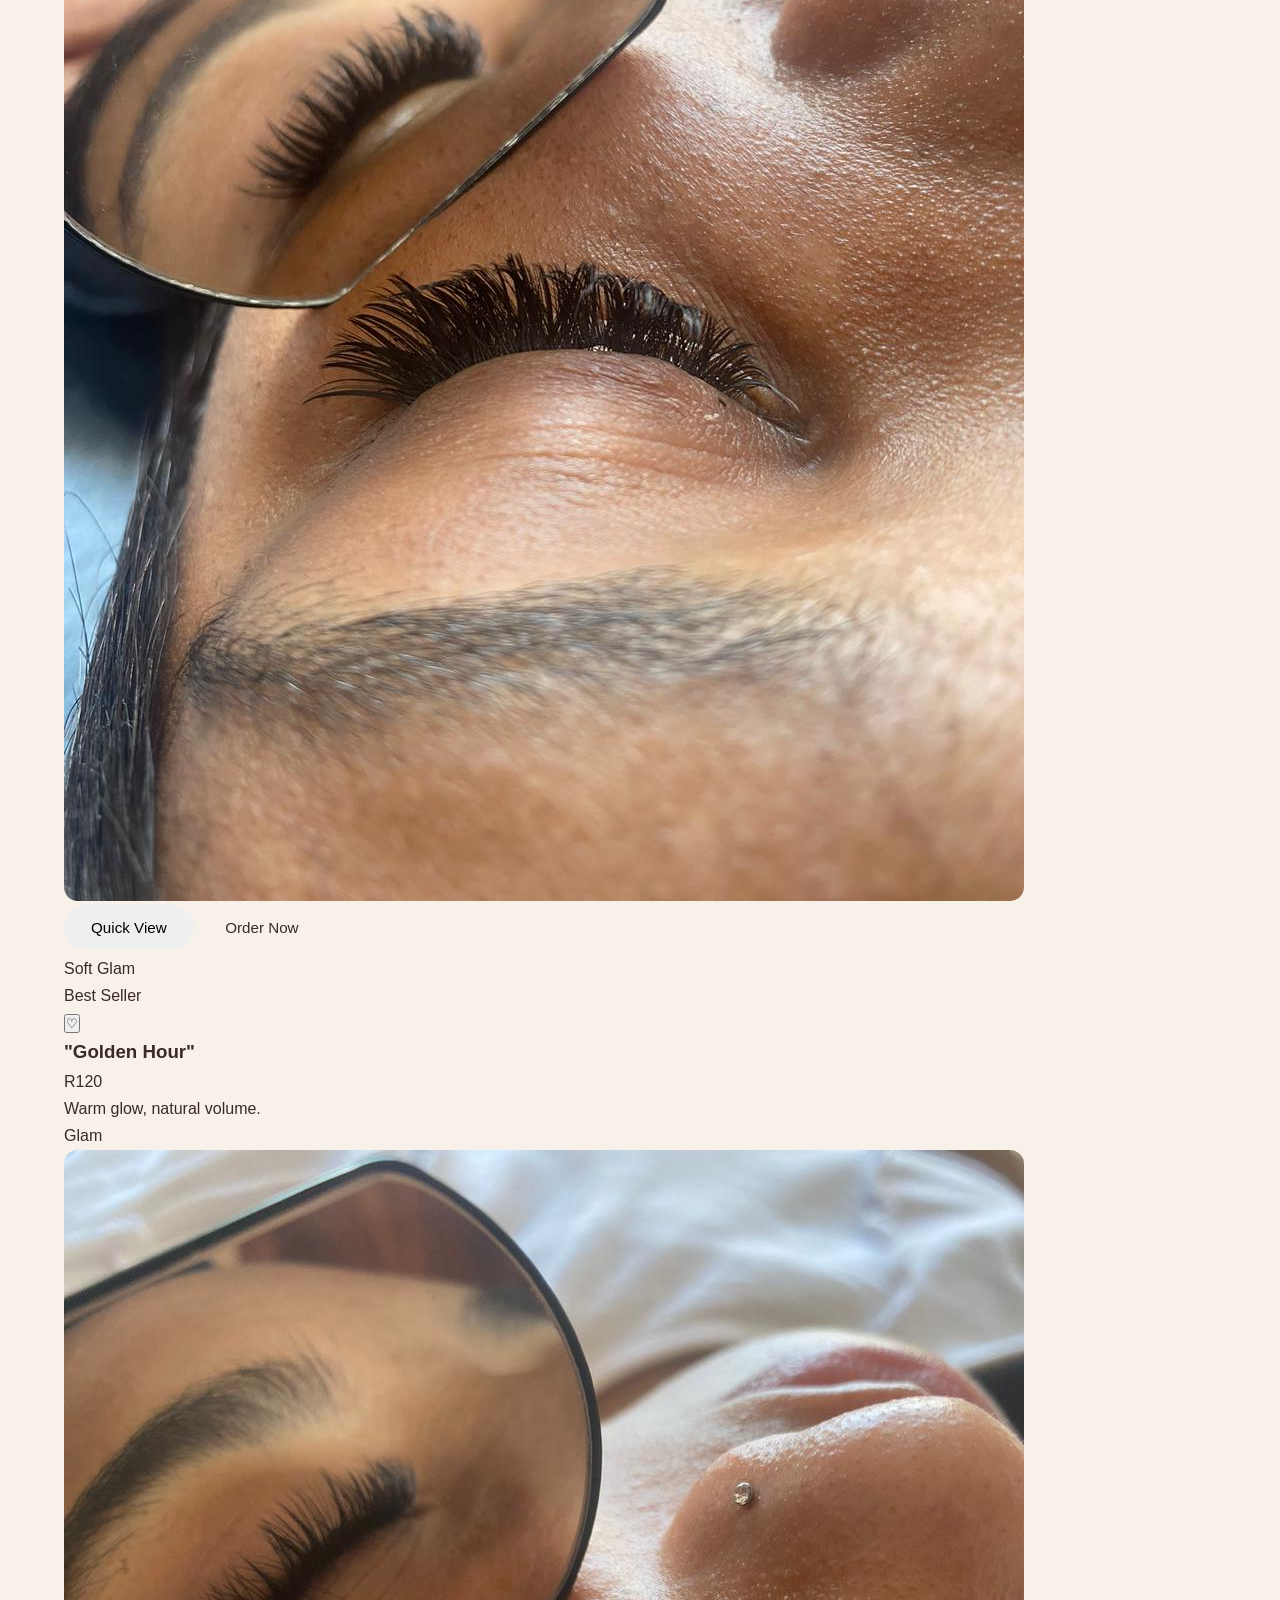
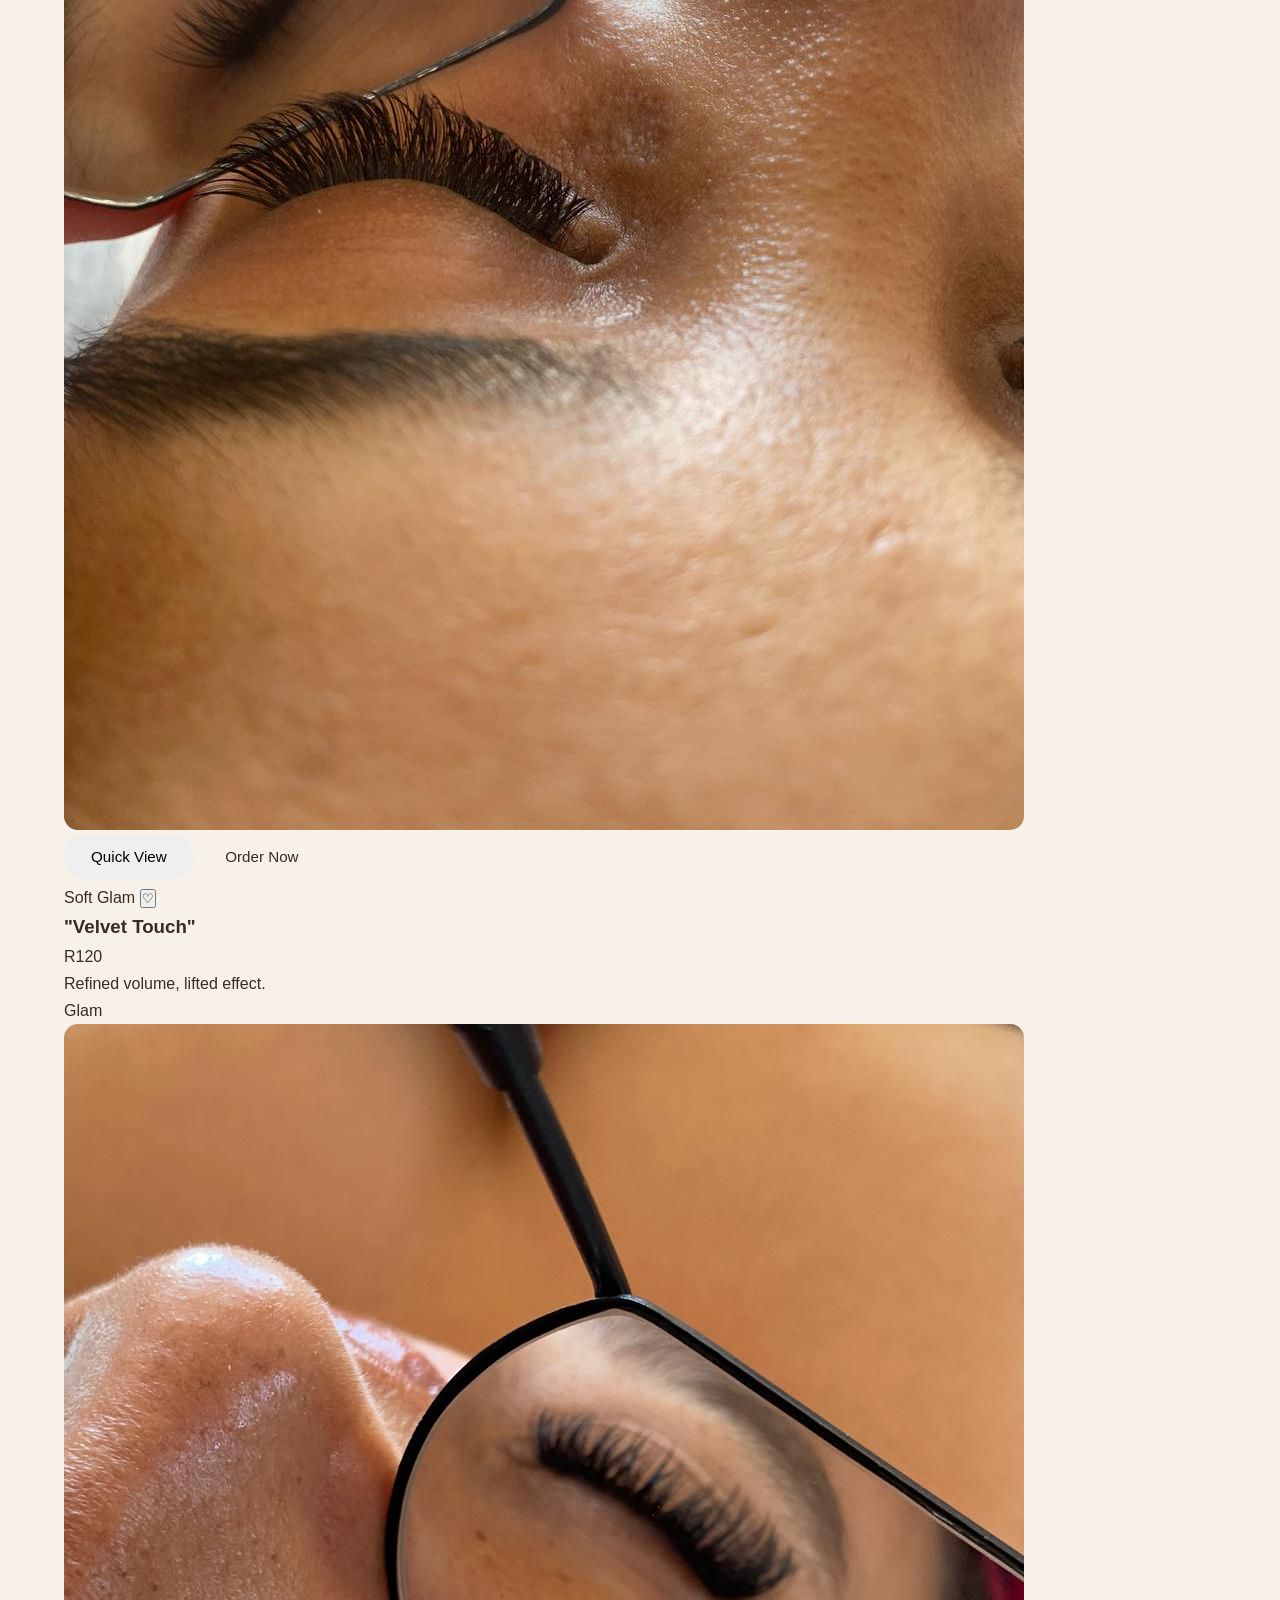
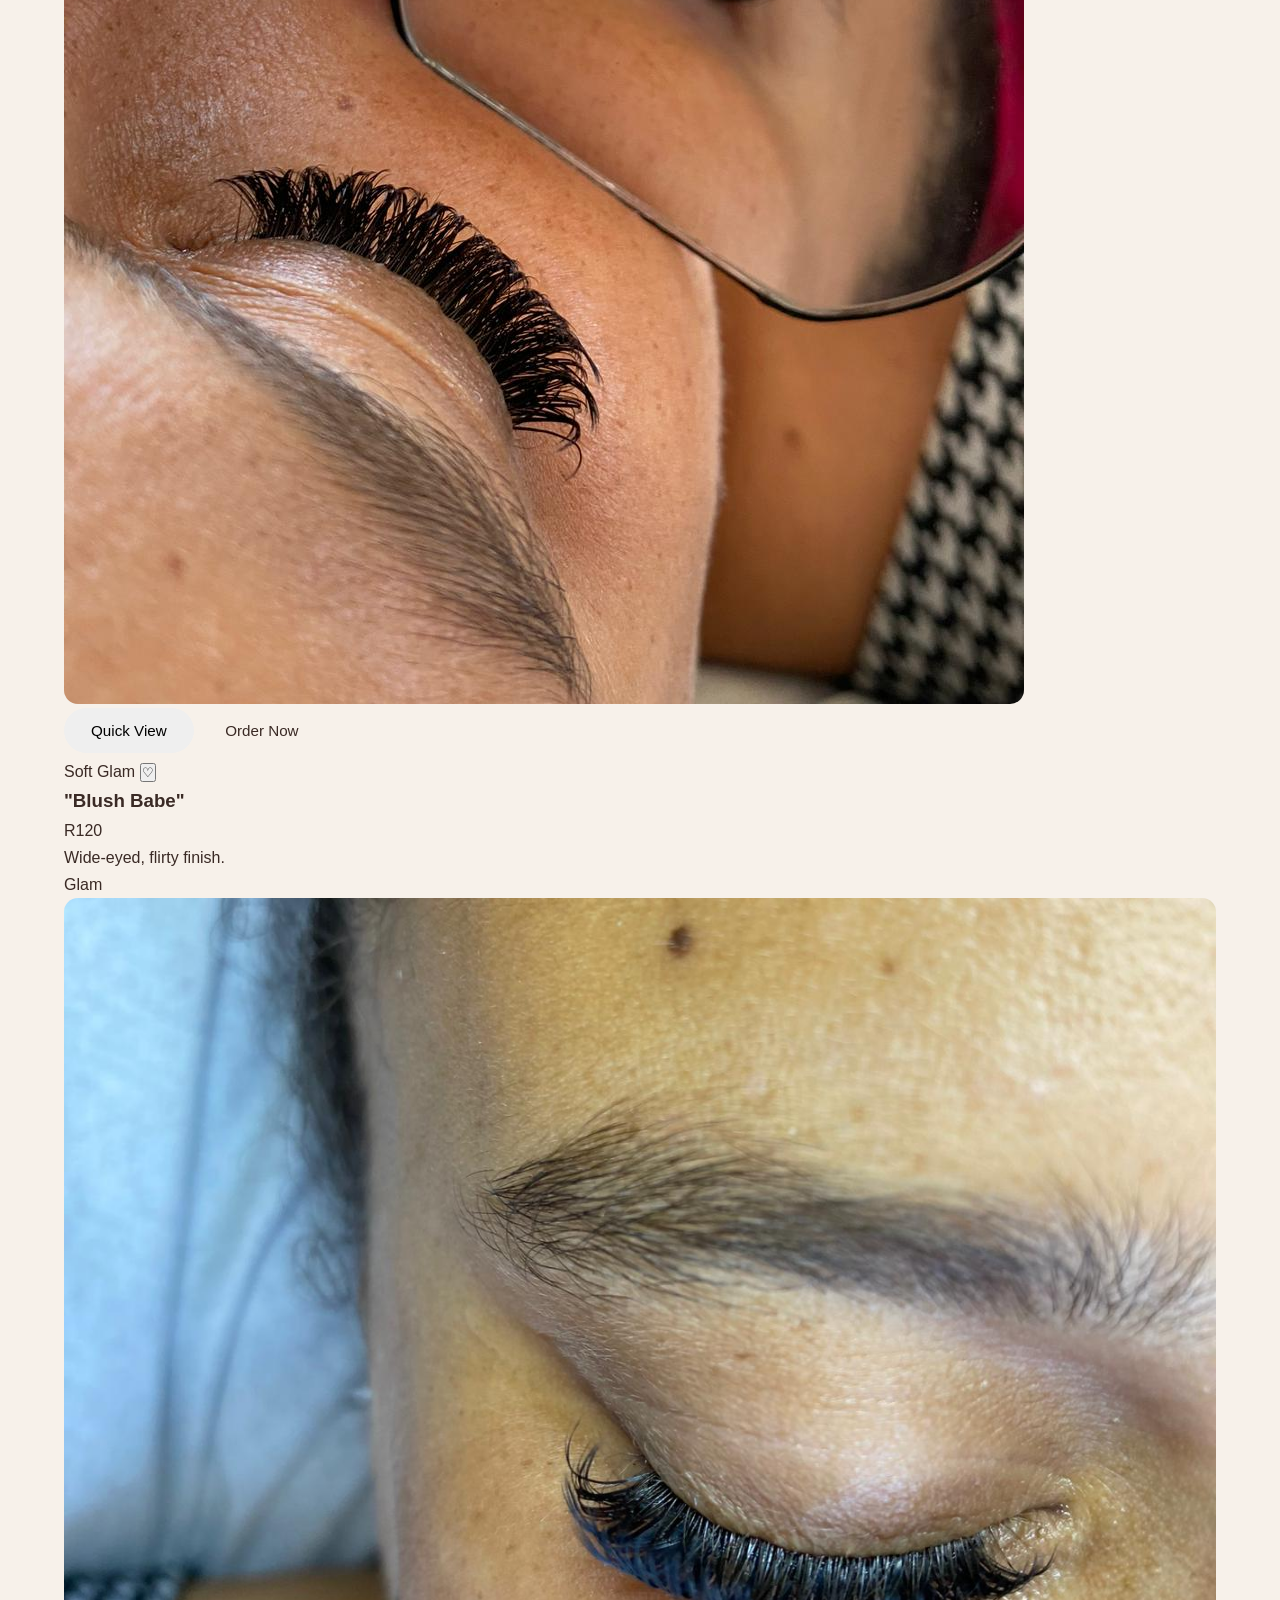
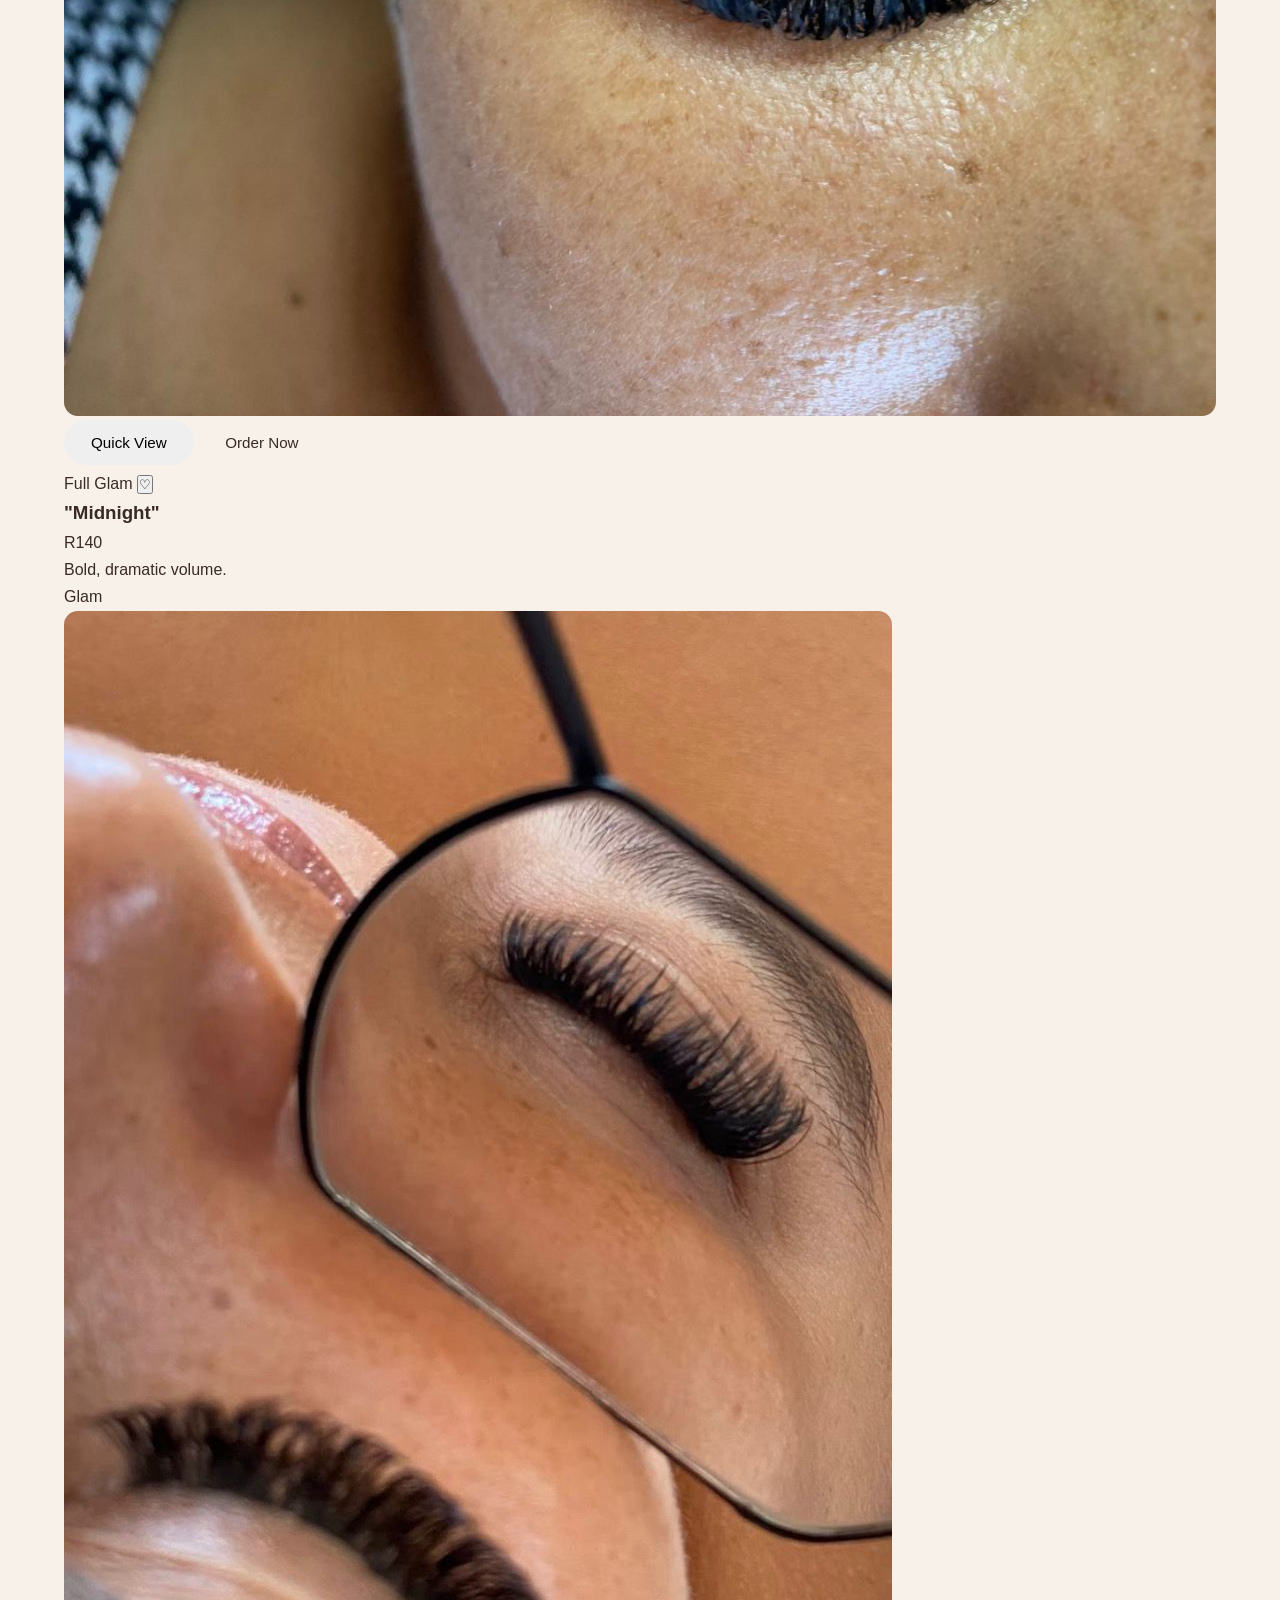
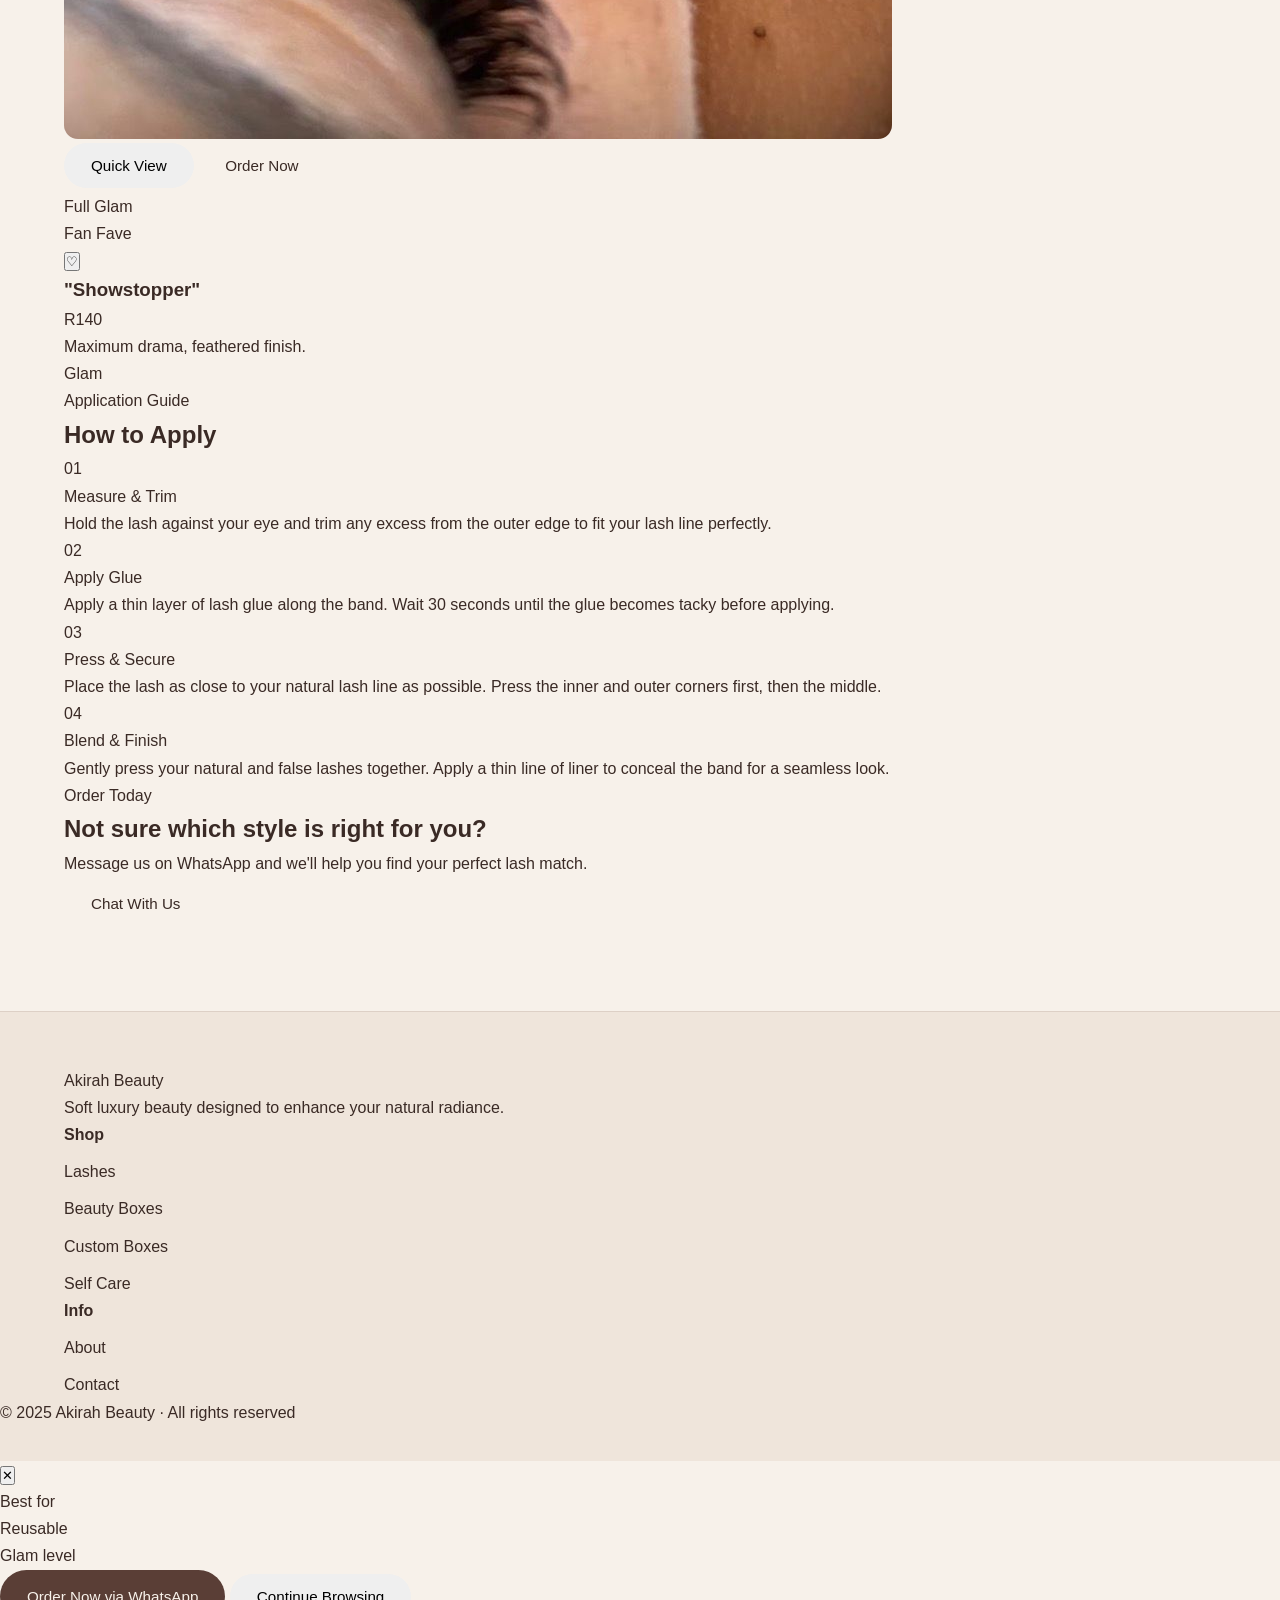
==== commit db1375ed: "Revamp index.html with new content and structure Updated title and announcement message, modified na" ====
--- a/index.html
+++ b/index.html
@@ -3,7 +3,7 @@
 <head>
   <meta charset="UTF-8" />
   <meta name="viewport" content="width=device-width, initial-scale=1.0" />
-  <title>Akirah Beauty | Enhance your existing beauty</title>
+  <title>Lashes | Akirah Beauty</title>
   <link rel="preconnect" href="https://fonts.googleapis.com">
   <link rel="preconnect" href="https://fonts.gstatic.com" crossorigin>
   <link href="https://fonts.googleapis.com/css2?family=Cormorant+Garamond:ital,wght@0,400;0,500;0,600;1,400;1,600&family=Jost:wght@300;400;500&display=swap" rel="stylesheet">
@@ -12,18 +12,16 @@
 <body>
 
   <div class="announcement-bar">
-    <p>Custom beauty boxes available now &nbsp;·&nbsp; Order via WhatsApp</p>
+    <p>Free delivery on orders over R300 &nbsp;·&nbsp; Order via WhatsApp</p>
   </div>
 
   <header class="header">
     <div class="nav-container">
-      <div class="logo">
-        <a href="index.html">Akirah Beauty</a>
-      </div>
+      <div class="logo"><a href="index.html">Akirah Beauty</a></div>
       <nav class="navbar">
         <ul class="nav-links">
-          <li><a href="index.html" class="active">Home</a></li>
-          <li><a href="lashes.html">Lashes</a></li>
+          <li><a href="index.html">Home</a></li>
+          <li><a href="lashes.html" class="active">Lashes</a></li>
           <li><a href="beauty-boxes.html">Beauty Boxes</a></li>
           <li><a href="custom-boxes.html">Custom Boxes</a></li>
           <li><a href="self-care.html">Self Care</a></li>
@@ -38,7 +36,6 @@
     </div>
   </header>
 
-  <!-- MOBILE NAV -->
   <div class="mobile-nav" id="mobileNav">
     <ul>
       <li><a href="index.html">Home</a></li>
@@ -53,175 +50,352 @@
   </div>
   <div class="mobile-overlay" id="mobileOverlay"></div>
 
-  <!-- HERO -->
-  <section class="hero">
-    <div class="hero-text-col">
-      <span class="hero-label">Soft Luxury Beauty</span>
-      <h1>Enhance your<br><em>existing</em> beauty</h1>
-      <p class="hero-sub">Elegant lashes, curated beauty boxes, and personalised gifts designed to make every beauty moment feel special.</p>
-      <div class="hero-btns">
-        <a href="lashes.html" class="btn btn-primary">Shop Collection</a>
-        <a href="custom-boxes.html" class="btn btn-secondary">Build Your Box</a>
-      </div>
-    </div>
-    <div class="hero-img-col">
-      <img src="images/hero.jpeg" alt="Akirah Beauty" />
-      <div class="hero-img-overlay"></div>
-    </div>
-    <div class="hero-scroll">
-      <div class="hero-scroll-line"></div>
-      <span>Scroll</span>
+  <!-- PAGE HERO -->
+  <section class="page-hero">
+    <div class="page-hero-content">
+      <span class="hero-label">The Collection</span>
+      <h1>Lash <em>Collection</em></h1>
+      <p>From barely-there to full glam — soft, elegant lashes designed to enhance your natural beauty.</p>
     </div>
   </section>
 
-  <!-- MARQUEE -->
-  <div class="marquee-section">
-    <div class="marquee-track">
-      <span>Lashes</span><span class="dot">✦</span>
-      <span>Beauty Boxes</span><span class="dot">✦</span>
-      <span>Custom Gifts</span><span class="dot">✦</span>
-      <span>Self Care</span><span class="dot">✦</span>
-      <span>Soft Luxury</span><span class="dot">✦</span>
-      <span>Enhance Your Beauty</span><span class="dot">✦</span>
-      <span>Lashes</span><span class="dot">✦</span>
-      <span>Beauty Boxes</span><span class="dot">✦</span>
-      <span>Custom Gifts</span><span class="dot">✦</span>
-      <span>Self Care</span><span class="dot">✦</span>
-      <span>Soft Luxury</span><span class="dot">✦</span>
-      <span>Enhance Your Beauty</span><span class="dot">✦</span>
+  <!-- TRUST BAR -->
+  <div class="trust-bar">
+    <div class="trust-items">
+      <div class="trust-item"><span class="trust-icon">✦</span> Handpicked Quality</div>
+      <div class="trust-item"><span class="trust-icon">✦</span> Reusable up to 25x</div>
+      <div class="trust-item"><span class="trust-icon">✦</span> Fast WhatsApp Orders</div>
+      <div class="trust-item"><span class="trust-icon">✦</span> Free delivery over R300</div>
     </div>
   </div>
 
-  <!-- CATEGORIES -->
-  <section class="categories">
+  <!-- CATALOG -->
+  <section class="lash-catalog">
+    <div class="container">
+
+      <div class="filter-tabs">
+        <button class="filter-btn active" data-filter="all">All (7)</button>
+        <button class="filter-btn" data-filter="natural">Natural</button>
+        <button class="filter-btn" data-filter="soft-glam">Soft Glam</button>
+        <button class="filter-btn" data-filter="full-glam">Full Glam</button>
+      </div>
+
+      <div class="lash-grid" id="lashGrid">
+
+        <!-- CARD 1 -->
+        <div class="lash-card" data-category="natural"
+          data-name='"Barely There"'
+          data-price="R100"
+          data-tier="Natural"
+          data-desc="Lightweight, natural lashes for an everyday look. Invisible band, feather-light feel."
+          data-wear="Everyday"
+          data-reuse="Up to 20x"
+          data-img="images/lash1.jpeg"
+          data-intensity="1">
+          <div class="lash-img">
+            <img src="images/lash1.jpeg" alt="Barely There Lash" loading="lazy" />
+            <div class="lash-overlay">
+              <button class="btn btn-light quick-view-btn">Quick View</button>
+              <a href="contact.html" class="btn btn-rose">Order Now</a>
+            </div>
+            <span class="lash-tier">Natural</span>
+            <button class="lash-wish" aria-label="Wishlist">♡</button>
+          </div>
+          <div class="lash-info">
+            <div class="lash-top">
+              <h3>"Barely There"</h3>
+              <span class="lash-price">R100</span>
+            </div>
+            <p>Feather-light for everyday wear.</p>
+            <div class="lash-intensity">
+              <span class="intensity-label">Glam</span>
+              <div class="intensity-dots">
+                <div class="intensity-dot filled"></div>
+                <div class="intensity-dot"></div>
+                <div class="intensity-dot"></div>
+                <div class="intensity-dot"></div>
+                <div class="intensity-dot"></div>
+              </div>
+            </div>
+          </div>
+        </div>
+
+        <!-- CARD 2 -->
+        <div class="lash-card" data-category="natural"
+          data-name='"Soft Touch"'
+          data-price="R110"
+          data-tier="Natural"
+          data-desc="Subtle definition with a soft, feathery finish. Slightly more defined than Barely There."
+          data-wear="Everyday / Office"
+          data-reuse="Up to 20x"
+          data-img="images/lash2.jpeg"
+          data-intensity="2">
+          <div class="lash-img">
+            <img src="images/lash2.jpeg" alt="Soft Touch Lash" loading="lazy" />
+            <div class="lash-overlay">
+              <button class="btn btn-light quick-view-btn">Quick View</button>
+              <a href="contact.html" class="btn btn-rose">Order Now</a>
+            </div>
+            <span class="lash-tier">Natural</span>
+            <button class="lash-wish" aria-label="Wishlist">♡</button>
+          </div>
+          <div class="lash-info">
+            <div class="lash-top">
+              <h3>"Soft Touch"</h3>
+              <span class="lash-price">R110</span>
+            </div>
+            <p>Subtle definition, soft finish.</p>
+            <div class="lash-intensity">
+              <span class="intensity-label">Glam</span>
+              <div class="intensity-dots">
+                <div class="intensity-dot filled"></div>
+                <div class="intensity-dot filled"></div>
+                <div class="intensity-dot"></div>
+                <div class="intensity-dot"></div>
+                <div class="intensity-dot"></div>
+              </div>
+            </div>
+          </div>
+        </div>
+
+        <!-- CARD 3 -->
+        <div class="lash-card" data-category="soft-glam"
+          data-name='"Golden Hour"'
+          data-price="R120"
+          data-tier="Soft Glam"
+          data-desc="Soft glam lashes with a warm, natural glow. Our most popular style — perfect for any occasion."
+          data-wear="Day to Night"
+          data-reuse="Up to 25x"
+          data-img="images/lash3.jpeg"
+          data-intensity="3">
+          <div class="lash-img">
+            <img src="images/lash3.jpeg" alt="Golden Hour Lash" loading="lazy" />
+            <div class="lash-overlay">
+              <button class="btn btn-light quick-view-btn">Quick View</button>
+              <a href="contact.html" class="btn btn-rose">Order Now</a>
+            </div>
+            <span class="lash-tier">Soft Glam</span>
+            <div class="product-badge">Best Seller</div>
+            <button class="lash-wish" aria-label="Wishlist">♡</button>
+          </div>
+          <div class="lash-info">
+            <div class="lash-top">
+              <h3>"Golden Hour"</h3>
+              <span class="lash-price">R120</span>
+            </div>
+            <p>Warm glow, natural volume.</p>
+            <div class="lash-intensity">
+              <span class="intensity-label">Glam</span>
+              <div class="intensity-dots">
+                <div class="intensity-dot filled"></div>
+                <div class="intensity-dot filled"></div>
+                <div class="intensity-dot filled"></div>
+                <div class="intensity-dot"></div>
+                <div class="intensity-dot"></div>
+              </div>
+            </div>
+          </div>
+        </div>
+
+        <!-- CARD 4 -->
+        <div class="lash-card" data-category="soft-glam"
+          data-name='"Velvet Touch"'
+          data-price="R120"
+          data-tier="Soft Glam"
+          data-desc="Elegant volume for a refined, polished look. Slightly longer outer corners for a lifted effect."
+          data-wear="Dinner / Events"
+          data-reuse="Up to 25x"
+          data-img="images/lash4.jpeg"
+          data-intensity="3">
+          <div class="lash-img">
+            <img src="images/lash4.jpeg" alt="Velvet Touch Lash" loading="lazy" />
+            <div class="lash-overlay">
+              <button class="btn btn-light quick-view-btn">Quick View</button>
+              <a href="contact.html" class="btn btn-rose">Order Now</a>
+            </div>
+            <span class="lash-tier">Soft Glam</span>
+            <button class="lash-wish" aria-label="Wishlist">♡</button>
+          </div>
+          <div class="lash-info">
+            <div class="lash-top">
+              <h3>"Velvet Touch"</h3>
+              <span class="lash-price">R120</span>
+            </div>
+            <p>Refined volume, lifted effect.</p>
+            <div class="lash-intensity">
+              <span class="intensity-label">Glam</span>
+              <div class="intensity-dots">
+                <div class="intensity-dot filled"></div>
+                <div class="intensity-dot filled"></div>
+                <div class="intensity-dot filled"></div>
+                <div class="intensity-dot"></div>
+                <div class="intensity-dot"></div>
+              </div>
+            </div>
+          </div>
+        </div>
+
+        <!-- CARD 5 -->
+        <div class="lash-card" data-category="soft-glam"
+          data-name='"Blush Babe"'
+          data-price="R120"
+          data-tier="Soft Glam"
+          data-desc="Soft fullness perfect for day or night. Rounded shape gives a wide-eyed, flirty finish."
+          data-wear="Day to Night"
+          data-reuse="Up to 25x"
+          data-img="images/lash5.jpeg"
+          data-intensity="3">
+          <div class="lash-img">
+            <img src="images/lash5.jpeg" alt="Blush Babe Lash" loading="lazy" />
+            <div class="lash-overlay">
+              <button class="btn btn-light quick-view-btn">Quick View</button>
+              <a href="contact.html" class="btn btn-rose">Order Now</a>
+            </div>
+            <span class="lash-tier">Soft Glam</span>
+            <button class="lash-wish" aria-label="Wishlist">♡</button>
+          </div>
+          <div class="lash-info">
+            <div class="lash-top">
+              <h3>"Blush Babe"</h3>
+              <span class="lash-price">R120</span>
+            </div>
+            <p>Wide-eyed, flirty finish.</p>
+            <div class="lash-intensity">
+              <span class="intensity-label">Glam</span>
+              <div class="intensity-dots">
+                <div class="intensity-dot filled"></div>
+                <div class="intensity-dot filled"></div>
+                <div class="intensity-dot filled"></div>
+                <div class="intensity-dot"></div>
+                <div class="intensity-dot"></div>
+              </div>
+            </div>
+          </div>
+        </div>
+
+        <!-- CARD 6 -->
+        <div class="lash-card" data-category="full-glam"
+          data-name='"Midnight"'
+          data-price="R140"
+          data-tier="Full Glam"
+          data-desc="Bold, dramatic lashes for a standout look. Dense band with intense volume from root to tip."
+          data-wear="Nights Out / Occasions"
+          data-reuse="Up to 20x"
+          data-img="images/lash6.jpeg"
+          data-intensity="5">
+          <div class="lash-img">
+            <img src="images/lash6.jpeg" alt="Midnight Lash" loading="lazy" />
+            <div class="lash-overlay">
+              <button class="btn btn-light quick-view-btn">Quick View</button>
+              <a href="contact.html" class="btn btn-rose">Order Now</a>
+            </div>
+            <span class="lash-tier lash-tier--dark">Full Glam</span>
+            <button class="lash-wish" aria-label="Wishlist">♡</button>
+          </div>
+          <div class="lash-info">
+            <div class="lash-top">
+              <h3>"Midnight"</h3>
+              <span class="lash-price">R140</span>
+            </div>
+            <p>Bold, dramatic volume.</p>
+            <div class="lash-intensity">
+              <span class="intensity-label">Glam</span>
+              <div class="intensity-dots">
+                <div class="intensity-dot filled"></div>
+                <div class="intensity-dot filled"></div>
+                <div class="intensity-dot filled"></div>
+                <div class="intensity-dot filled"></div>
+                <div class="intensity-dot filled"></div>
+              </div>
+            </div>
+          </div>
+        </div>
+
+        <!-- CARD 7 -->
+        <div class="lash-card" data-category="full-glam"
+          data-name='"Showstopper"'
+          data-price="R140"
+          data-tier="Full Glam"
+          data-desc="Full volume lashes for ultimate, head-turning glam. Maximum drama with a feathered finish."
+          data-wear="Special Occasions"
+          data-reuse="Up to 20x"
+          data-img="images/lash7.jpeg"
+          data-intensity="5">
+          <div class="lash-img">
+            <img src="images/lash7.jpeg" alt="Showstopper Lash" loading="lazy" />
+            <div class="lash-overlay">
+              <button class="btn btn-light quick-view-btn">Quick View</button>
+              <a href="contact.html" class="btn btn-rose">Order Now</a>
+            </div>
+            <span class="lash-tier lash-tier--dark">Full Glam</span>
+            <div class="product-badge">Fan Fave</div>
+            <button class="lash-wish" aria-label="Wishlist">♡</button>
+          </div>
+          <div class="lash-info">
+            <div class="lash-top">
+              <h3>"Showstopper"</h3>
+              <span class="lash-price">R140</span>
+            </div>
+            <p>Maximum drama, feathered finish.</p>
+            <div class="lash-intensity">
+              <span class="intensity-label">Glam</span>
+              <div class="intensity-dots">
+                <div class="intensity-dot filled"></div>
+                <div class="intensity-dot filled"></div>
+                <div class="intensity-dot filled"></div>
+                <div class="intensity-dot filled"></div>
+                <div class="intensity-dot filled"></div>
+              </div>
+            </div>
+          </div>
+        </div>
+
+      </div><!-- /lash-grid -->
+    </div>
+  </section>
+
+  <!-- HOW TO APPLY -->
+  <section class="how-to">
     <div class="container">
       <div class="section-head">
         <div>
-          <p class="section-tag">Browse</p>
-          <h2 class="section-title">Shop by Category</h2>
-        </div>
-        <a href="lashes.html" class="btn btn-outline">View All</a>
-      </div>
-      <div class="cat-grid">
-        <a href="lashes.html" class="cat-card">
-          <img src="images/category-lashes.JPEG" alt="Lashes" />
-          <div class="cat-info">
-            <h3>Lashes</h3>
-            <span class="cat-link">View Collection →</span>
-          </div>
-        </a>
-        <a href="beauty-boxes.html" class="cat-card">
-          <img src="images/category-boxes.jpg" alt="Beauty Boxes" />
-          <div class="cat-info">
-            <h3>Beauty Boxes</h3>
-            <span class="cat-link">View Collection →</span>
-          </div>
-        </a>
-        <a href="custom-boxes.html" class="cat-card">
-          <img src="images/category-custom.webp" alt="Custom Boxes" />
-          <div class="cat-info">
-            <h3>Custom Boxes</h3>
-            <span class="cat-link">View Collection →</span>
-          </div>
-        </a>
-        <a href="self-care.html" class="cat-card">
-          <img src="images/category-selfcare.png" alt="Self Care" />
-          <div class="cat-info">
-            <h3>Self Care</h3>
-            <span class="cat-link">View Collection →</span>
-          </div>
-        </a>
+          <p class="section-tag">Application Guide</p>
+          <h2 class="section-title">How to Apply</h2>
+        </div>
+      </div>
+      <div class="how-to-grid">
+        <div class="how-step">
+          <div class="step-num">01</div>
+          <div class="step-title">Measure & Trim</div>
+          <p class="step-desc">Hold the lash against your eye and trim any excess from the outer edge to fit your lash line perfectly.</p>
+        </div>
+        <div class="how-step">
+          <div class="step-num">02</div>
+          <div class="step-title">Apply Glue</div>
+          <p class="step-desc">Apply a thin layer of lash glue along the band. Wait 30 seconds until the glue becomes tacky before applying.</p>
+        </div>
+        <div class="how-step">
+          <div class="step-num">03</div>
+          <div class="step-title">Press & Secure</div>
+          <p class="step-desc">Place the lash as close to your natural lash line as possible. Press the inner and outer corners first, then the middle.</p>
+        </div>
+        <div class="how-step">
+          <div class="step-num">04</div>
+          <div class="step-title">Blend & Finish</div>
+          <p class="step-desc">Gently press your natural and false lashes together. Apply a thin line of liner to conceal the band for a seamless look.</p>
+        </div>
       </div>
     </div>
   </section>
 
-  <!-- BEST SELLERS -->
-  <section class="bestsellers">
+  <!-- CTA -->
+  <section class="lash-cta">
     <div class="container">
-      <div class="section-head">
-        <div>
-          <p class="section-tag">Favourites</p>
-          <h2 class="section-title">Best Sellers</h2>
-        </div>
-        <a href="lashes.html" class="btn btn-outline">All Products</a>
-      </div>
-      <div class="product-grid">
-        <div class="product-card">
-          <div class="product-img">
-            <img src="images/product-1.jpeg" alt="Golden Hour Lash" />
-            <div class="product-badge">Best Seller</div>
-          </div>
-          <div class="product-info">
-            <span class="product-name">Golden Hour Lash</span>
-            <span class="product-price">R120</span>
-          </div>
-        </div>
-        <div class="product-card">
-          <div class="product-img">
-            <img src="images/product-2.JPEG" alt="Soft Glam Lash" />
-          </div>
-          <div class="product-info">
-            <span class="product-name">Soft Glam Lash</span>
-            <span class="product-price">R120</span>
-          </div>
-        </div>
-        <div class="product-card">
-          <div class="product-img">
-            <img src="images/product-3.jpg" alt="Self Care Box" />
-            <div class="product-badge">Popular</div>
-          </div>
-          <div class="product-info">
-            <span class="product-name">Self Care Box</span>
-            <span class="product-price">R250</span>
-          </div>
-        </div>
-        <div class="product-card">
-          <div class="product-img">
-            <img src="images/product-4.webp" alt="Beauty Gift Box" />
-          </div>
-          <div class="product-info">
-            <span class="product-name">Beauty Gift Box</span>
-            <span class="product-price">R300</span>
-          </div>
-        </div>
-      </div>
-    </div>
-  </section>
-
-  <!-- ABOUT STRIP -->
-  <section class="about-strip">
-    <div class="about-img">
-      <img src="images/about-preview.png" alt="About Akirah Beauty" />
-    </div>
-    <div class="about-content">
-      <p class="section-tag">Our Story</p>
-      <h2 class="section-title">About<br>Akirah Beauty</h2>
-      <p>Soft luxury beauty designed to enhance the natural radiance you already carry. Every product is chosen with intention — to make you feel celebrated, every single day.</p>
-      <a href="about.html" class="btn btn-outline-light">Learn More</a>
-    </div>
-  </section>
-
-  <!-- CUSTOM BOX -->
-  <section class="custom-section">
-    <div class="custom-content">
-      <p class="section-tag">Personalised Gifting</p>
-      <h2 class="section-title">Create Your Own<br>Beauty Box</h2>
-      <p class="custom-note">Curated with love &nbsp;·&nbsp; Beautifully presented</p>
-      <a href="custom-boxes.html" class="btn btn-primary">Start Customising</a>
-    </div>
-    <div class="custom-img">
-      <img src="images/custom-box.webp" alt="Custom Beauty Box" />
-    </div>
-  </section>
-
-  <!-- GALLERY -->
-  <section class="gallery">
-    <div class="container">
-      <div class="gallery-grid">
-        <img src="images/gallery-1.jpg" alt="" class="g-tall" />
-        <img src="images/gallery-2.jpeg" alt="" />
-        <img src="images/gallery-3.png" alt="" />
-        <img src="images/gallery-4.webp" alt="" />
+      <div class="cta-box">
+        <p class="section-tag">Order Today</p>
+        <h2>Not sure which style is right for you?</h2>
+        <p>Message us on WhatsApp and we'll help you find your perfect lash match.</p>
+        <a href="contact.html" class="btn btn-light">Chat With Us</a>
       </div>
     </div>
   </section>
@@ -251,18 +425,109 @@
     </div>
   </footer>
 
+  <!-- QUICK VIEW MODAL -->
+  <div class="modal-backdrop" id="modalBackdrop">
+    <div class="modal" id="modal">
+      <button class="modal-close" id="modalClose">✕</button>
+      <div class="modal-img">
+        <img id="modalImg" src="" alt="" />
+      </div>
+      <div class="modal-body">
+        <p class="modal-tier" id="modalTier"></p>
+        <h2 class="modal-name" id="modalName"></h2>
+        <p class="modal-price" id="modalPrice"></p>
+        <p class="modal-desc" id="modalDesc"></p>
+        <div class="modal-divider"></div>
+        <div class="modal-detail-row">
+          <span>Best for</span>
+          <span id="modalWear"></span>
+        </div>
+        <div class="modal-detail-row">
+          <span>Reusable</span>
+          <span id="modalReuse"></span>
+        </div>
+        <div class="modal-detail-row">
+          <span>Glam level</span>
+          <span id="modalIntensity"></span>
+        </div>
+        <div class="modal-divider"></div>
+        <div class="modal-actions">
+          <a href="contact.html" class="btn btn-primary">Order Now via WhatsApp</a>
+          <button class="btn btn-outline" id="modalClose2">Continue Browsing</button>
+        </div>
+      </div>
+    </div>
+  </div>
+
   <script>
+    // Mobile nav
     const hamburger = document.getElementById('hamburger');
     const mobileNav = document.getElementById('mobileNav');
-    const overlay = document.getElementById('mobileOverlay');
+    const mobileOverlay = document.getElementById('mobileOverlay');
     function toggleMenu() {
       mobileNav.classList.toggle('open');
-      overlay.classList.toggle('open');
+      mobileOverlay.classList.toggle('open');
       hamburger.classList.toggle('active');
     }
     hamburger.addEventListener('click', toggleMenu);
-    overlay.addEventListener('click', toggleMenu);
+    mobileOverlay.addEventListener('click', toggleMenu);
+
+    // Filter
+    const filterBtns = document.querySelectorAll('.filter-btn');
+    const cards = document.querySelectorAll('.lash-card');
+    filterBtns.forEach(btn => {
+      btn.addEventListener('click', () => {
+        filterBtns.forEach(b => b.classList.remove('active'));
+        btn.classList.add('active');
+        const filter = btn.dataset.filter;
+        cards.forEach(card => {
+          card.style.display = (filter === 'all' || card.dataset.category === filter) ? '' : 'none';
+        });
+      });
+    });
+
+    // Wishlist toggle
+    document.querySelectorAll('.lash-wish').forEach(btn => {
+      btn.addEventListener('click', e => {
+        e.stopPropagation();
+        btn.classList.toggle('active');
+        btn.textContent = btn.classList.contains('active') ? '♥' : '♡';
+      });
+    });
+
+    // Quick View Modal
+    const backdrop = document.getElementById('modalBackdrop');
+    const modalClose = document.getElementById('modalClose');
+    const modalClose2 = document.getElementById('modalClose2');
+    const glamLabels = ['Minimal','Light','Medium','Bold','Full Glam'];
+
+    document.querySelectorAll('.quick-view-btn').forEach(btn => {
+      btn.addEventListener('click', e => {
+        e.stopPropagation();
+        const card = btn.closest('.lash-card');
+        document.getElementById('modalImg').src = card.dataset.img;
+        document.getElementById('modalImg').alt = card.dataset.name;
+        document.getElementById('modalTier').textContent = card.dataset.tier;
+        document.getElementById('modalName').textContent = card.dataset.name;
+        document.getElementById('modalPrice').textContent = card.dataset.price;
+        document.getElementById('modalDesc').textContent = card.dataset.desc;
+        document.getElementById('modalWear').textContent = card.dataset.wear;
+        document.getElementById('modalReuse').textContent = card.dataset.reuse;
+        const intensity = parseInt(card.dataset.intensity);
+        document.getElementById('modalIntensity').textContent = glamLabels[intensity - 1] || '';
+        backdrop.classList.add('open');
+        document.body.style.overflow = 'hidden';
+      });
+    });
+
+    function closeModal() {
+      backdrop.classList.remove('open');
+      document.body.style.overflow = '';
+    }
+    modalClose.addEventListener('click', closeModal);
+    modalClose2.addEventListener('click', closeModal);
+    backdrop.addEventListener('click', e => { if (e.target === backdrop) closeModal(); });
+    document.addEventListener('keydown', e => { if (e.key === 'Escape') closeModal(); });
   </script>
 </body>
 </html>
-
